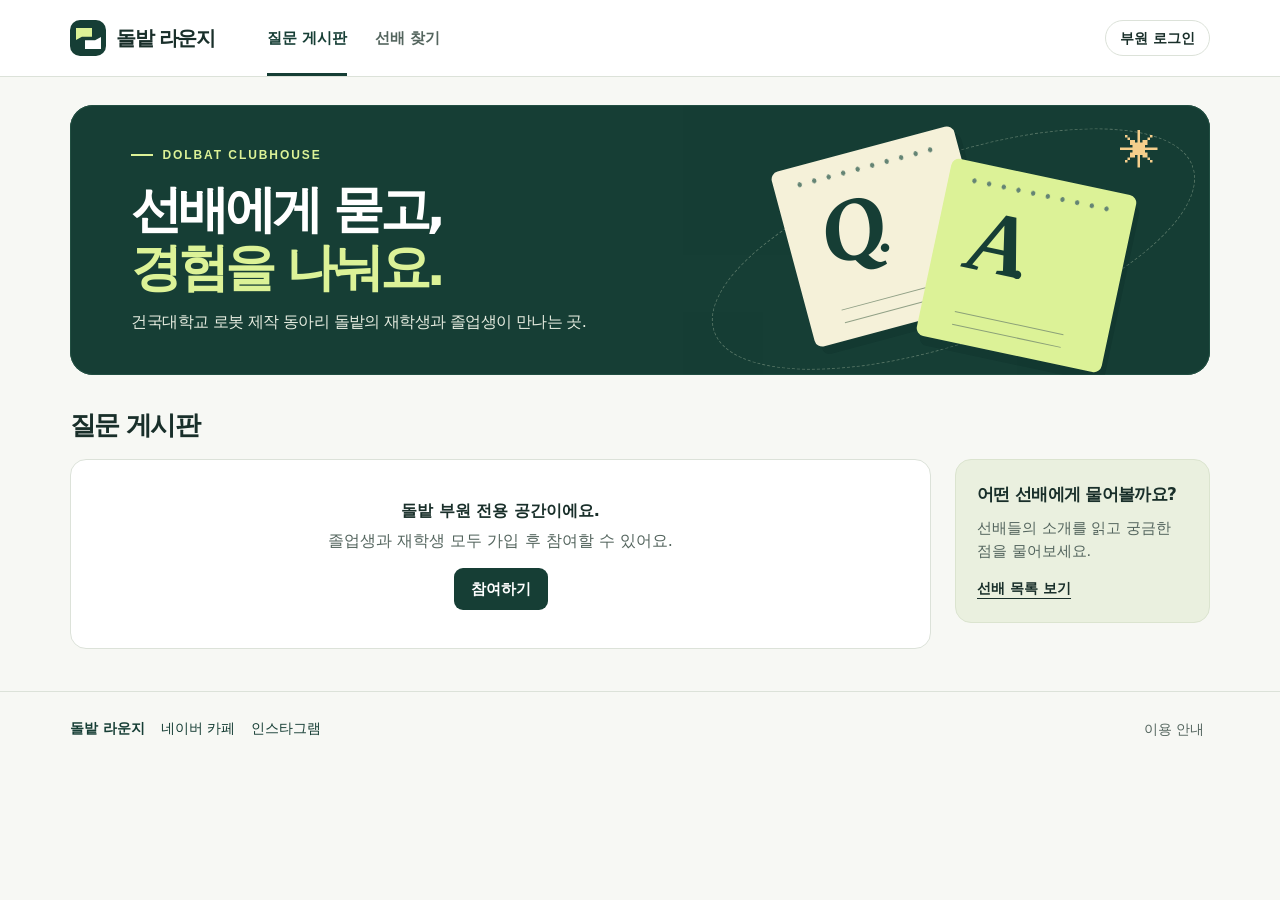
==== docs/index.html @ d5e2705b "질문 주제 선택, 표시 및 게시판 필터 추가" ====
<!doctype html>
<html lang="ko"><head><meta charset="utf-8"><meta name="viewport" content="width=device-width,initial-scale=1">
<meta name="theme-color" content="#163e35"><title>돌밭 라운지 · DOLBAT</title>
<meta name="description" content="건국대학교 로봇 제작 동아리 돌밭(DOLBAT)의 재학생과 졸업생이 질문하고 답하는 커뮤니티입니다.">
<link rel="icon" href="data:image/svg+xml,%3Csvg xmlns='http://www.w3.org/2000/svg' viewBox='0 0 32 32'%3E%3Crect width='32' height='32' rx='8' fill='%23163e35'/%3E%3Cpath d='M8 8h11v8H13l-5 4zm8 10h8v7l-4-2h-4z' fill='%23dbf38c'/%3E%3C/svg%3E">
<link rel="stylesheet" href="./style.css?v=topics1"><script defer src="./config.js"></script><script defer src="./data.js?v=topics1"></script><script defer src="./app.js?v=topics1"></script></head>
<body>
<header><div class="wrap top"><a class="brand" href="#questions" aria-label="돌밭 라운지 홈"><span class="brand-mark" aria-hidden="true"><i></i><b></b></span>돌밭 라운지</a>
<nav aria-label="주 메뉴"><a href="#questions" data-nav="questions">질문 게시판</a><a href="#mentors" data-nav="mentors">선배 찾기</a></nav>
<button class="account" id="account"></button></div></header>
<main class="wrap"><section class="hero"><div class="hero-copy"><p class="eyebrow"><span></span>DOLBAT CLUBHOUSE</p><h1>선배에게 묻고,<br><em>경험을 나눠요.</em></h1><p class="intro">건국대학교 로봇 제작 동아리 돌밭의 재학생과 졸업생이 만나는 곳.</p></div>
<div class="art" aria-hidden="true"><div class="orbit"></div><div class="paper qpaper"><div class="holes"></div><strong>Q<span>.</span></strong><div class="paper-lines"></div></div><div class="paper apaper"><div class="holes"></div><strong>A<span>.</span></strong><div class="paper-lines"></div></div><i class="spark">✳</i></div></section>
<div id="board"></div></main>
<footer><div class="wrap"><strong>돌밭 라운지</strong><div class="club-links" role="group" aria-label="돌밭 공식 채널">
<a href="https://cafe.naver.com/dolbat1998" target="_blank" rel="noopener noreferrer">네이버 카페</a>
<a href="https://www.instagram.com/dolbat_ku/" target="_blank" rel="noopener noreferrer" aria-label="돌밭 인스타그램 @dolbat_ku">인스타그램</a>
</div><button id="about">이용 안내</button></div></footer>
<dialog id="modal"><div class="modal-head"><h2 id="modal-title"></h2><button class="cross" aria-label="닫기" id="close">×</button></div><div id="modal-body"></div></dialog><div id="toast" role="status"></div><noscript>게시판을 보려면 브라우저에서 JavaScript를 켜 주세요.</noscript>
</body></html>
---- docs/style.css ----
:root{--pine:#163e35;--ink:#192f2a;--lime:#dcf297;--paper:#f7f8f4;--line:#dce2d9;--muted:#54655e;--white:#fff;--accent:#386955;color:var(--ink);background:var(--paper);font:16px/1.6 "Inter","Pretendard","Apple SD Gothic Neo","Malgun Gothic",system-ui,sans-serif;word-break:keep-all}*{box-sizing:border-box}body{margin:0}button,input,select,textarea{font:inherit;color:inherit}button,a,input,textarea,select{touch-action:manipulation}button{cursor:pointer}button,a{transition:background .16s,color .16s,border-color .16s}button{border:0;background:none}a{color:inherit;text-decoration:none}h1,h2,h3,p{margin:0}button:focus-visible,a:focus-visible,select:focus-visible,textarea:focus-visible,input:focus-visible{outline:3px solid #578772;outline-offset:3px}button:disabled{opacity:.55;cursor:wait}.wrap{width:min(1140px,calc(100% - 80px));margin:auto}header{background:white;border-bottom:1px solid var(--line)}.top{display:flex;align-items:center;min-height:76px;gap:52px}.brand{display:flex;align-items:center;gap:10px;font-size:1.28rem;font-weight:850;letter-spacing:-.07em;white-space:nowrap}.brand-mark{display:block;width:36px;height:36px;border-radius:10px;background:var(--pine);position:relative}.brand-mark i,.brand-mark b{position:absolute;background:var(--lime);width:16px;height:12px;left:6px;top:8px;clip-path:polygon(0 0,100% 0,100% 72%,37% 72%,0 100%)}.brand-mark b{transform:rotate(180deg);top:17px;left:15px;background:#fff}nav{display:flex;gap:28px;align-self:stretch}nav a{display:grid;place-content:center;position:relative;color:var(--muted);font-size:.95rem;font-weight:650}nav a.on{color:var(--pine)}nav a.on:after{content:"";height:3px;position:absolute;background:var(--pine);bottom:0;left:0;right:0}.account{margin-left:auto;border:1px solid var(--line);border-radius:22px;padding:6px 14px;font-weight:650;font-size:.87rem}.account:hover,.outline:hover,.chip:hover{background:#eaf0e7}.hero{display:flex;position:relative;isolation:isolate;overflow:hidden;color:#fff;background:var(--pine);margin:28px 0 32px;border-radius:23px;min-height:270px;align-items:center;padding:34px clamp(28px,4.8vw,66px);box-shadow:inset 0 0 0 1px #224f42}.hero-copy{position:relative;z-index:2;width:56%}.eyebrow{font-family:Arial,sans-serif;display:flex;align-items:center;gap:9px;font-weight:700;font-size:.75rem;letter-spacing:.16em;color:var(--lime)}.eyebrow span{height:2px;width:22px;background:var(--lime)}h1{font-size:clamp(2.1rem,4vw,3.35rem);letter-spacing:-.08em;line-height:1.14;margin:15px 0 12px;font-weight:800}h1 em{font-style:normal;color:var(--lime)}.intro{color:#e7ede1;font-size:1rem;letter-spacing:-.04em}.art{position:absolute;width:42%;max-width:430px;top:0;right:4%;height:100%;pointer-events:none}.orbit{border:1px dashed #76907d;opacity:.65;width:118%;height:69%;border-radius:50%;position:absolute;top:19%;left:-8%;transform:rotate(-19deg)}.paper{position:absolute;width:44%;height:67%;top:15%;color:var(--pine);box-shadow:5px 9px 0 #0b2a2440;border-radius:8px;padding:7% 8% 4%;display:flex;flex-direction:column;justify-content:space-between}.qpaper{left:13%;background:#f5f1d9;transform:rotate(-15deg)}.apaper{top:26%;left:46%;background:var(--lime);transform:rotate(12deg)}.holes{position:absolute;top:9%;left:12%;right:12%;height:5px;background:radial-gradient(circle at 3px 2.5px,#648474 2px,transparent 2.6px) left/15px 5px repeat-x}.paper strong{font:italic 700 clamp(4rem,7vw,7rem)/1 Georgia,serif;letter-spacing:-.13em}.paper strong span{font-size:.58em}.paper-lines{width:92%;height:14px;border-block:1.5px solid #768b70;opacity:.78}.spark{position:absolute;right:1%;top:10%;color:#f5cf8c;font:normal 2.5rem/1 Georgia,serif}.board-head{display:flex;align-items:center;justify-content:space-between;gap:12px;margin:4px 0 16px}h2{font-size:1.65rem;letter-spacing:-.065em;line-height:1.35}.section-title{display:flex;align-items:baseline;gap:12px}.count{color:var(--muted);font-size:.9rem}.solid,.outline{border-radius:9px;padding:9px 17px;font-size:.94rem;font-weight:700;display:inline-flex;align-items:center;justify-content:center;gap:7px}.solid{background:var(--pine);color:white}.solid:hover{background:#255846}.outline{background:white;border:1px solid var(--line)}.ico{font-family:Arial,sans-serif;font-size:1.1em}.layout{display:grid;grid-template-columns:minmax(0,1fr) 255px;gap:24px}.panel,.sidecard,.mentor{background:white;border:1px solid var(--line);border-radius:16px}.panel{overflow:hidden}.toolbar{padding:19px 22px 16px;border-bottom:1px solid var(--line)}.search{display:flex;align-items:center;gap:10px;background:#f5f7f3;border:1px solid #dce3d9;border-radius:9px;padding:0 13px;color:var(--muted)}.search:before{content:"";width:12px;height:12px;border:1.8px solid currentColor;border-radius:50%;flex:none}.search:after{content:"";position:absolute;margin:11px 0 0 12px;width:6px;height:1.7px;background:currentColor;transform:rotate(46deg)}.search input{width:100%;padding:10px 4px;border:0;background:transparent;min-width:0;font-size:.93rem}.chips{display:flex;flex-wrap:wrap;gap:6px;margin-top:12px}.chip,.tag,.status{font-size:.82rem;line-height:1.4;border-radius:18px;white-space:nowrap}.chip{padding:6px 12px;border:1px solid var(--line);background:white}.chip.active{background:var(--pine);color:white;border-color:var(--pine)}.row{display:block;width:100%;padding:17px 23px;text-align:left;border:0;border-bottom:1px solid #e6eae4;background:white}.row:last-child{border:0}.row:hover,.mentor:hover{background:#f7faf4}.labelrow,.meta,.personline{display:flex;align-items:center;flex-wrap:wrap;gap:8px}.tag{color:#365c48;background:#edf2e9;padding:3px 9px;font-weight:700}.status{font-weight:600;color:#557358}.status.wait{color:#946631}.row h3,.mentor h3{font-size:1.1rem;line-height:1.5;letter-spacing:-.045em;margin:6px 0 4px;overflow-wrap:anywhere}.meta{overflow-wrap:anywhere;font-size:.83rem;color:var(--muted)}.answer-count{margin-left:auto;color:var(--pine);font-weight:700}.sidecard{padding:21px;margin-bottom:14px}.sidecard h3{font-size:1.06rem;letter-spacing:-.04em}.sidecard.moss{background:#eaf0df;border-color:#dbe4cf}.sidecard p{color:var(--muted);font-size:.91rem;margin:8px 0 13px}.sidecard .linkbtn{font-size:.9rem;font-weight:700;padding:0;text-decoration:underline;text-underline-offset:5px}.sidelist{display:flex;flex-direction:column;gap:6px;margin-top:10px}.filter{display:flex;width:100%;align-items:center;justify-content:space-between;text-align:left;padding:7px 9px;border-radius:6px;color:var(--muted);font-size:.92rem}.filter.active{background:#eff3ed;color:var(--pine);font-weight:700}.filter b{font-size:.85rem}.empty{text-align:center;padding:38px 20px;color:var(--muted)}.empty strong{display:block;color:var(--ink);margin-bottom:5px}.empty button{margin-top:14px}.mentor-grid{padding:18px;display:grid;grid-template-columns:repeat(2,minmax(0,1fr));gap:12px}.mentor{padding:18px;text-align:left}.avatar{width:39px;height:39px;display:grid;place-items:center;border-radius:12px;color:var(--pine);background:#e4eed5;font-weight:750}.mentor p{font-size:.91rem;color:var(--muted);margin-top:10px}.notice{font-size:.87rem;color:var(--muted);margin:12px 0}.mobile-filter{display:none}footer{border-top:1px solid var(--line);margin:42px 0 0}footer .wrap{display:flex;align-items:center;gap:16px;min-height:74px;color:var(--muted);font-size:.85rem}footer strong{color:var(--pine)}footer button{margin-left:auto;font-size:.87rem}dialog{width:min(590px,calc(100% - 26px));max-height:88dvh;padding:24px;border:1px solid var(--line);border-radius:18px;color:var(--ink);box-shadow:0 18px 70px #173e3533}dialog::backdrop{background:#092c2480}.modal-head{display:flex;align-items:center;justify-content:space-between;gap:14px;margin-bottom:18px}.modal-head h2{font-size:1.38rem;overflow-wrap:anywhere}.cross{height:34px;width:34px;flex:none;border-radius:50%;background:var(--paper);font:1.55rem/1 Arial}.form{display:grid;gap:13px}.form label{display:grid;gap:5px;font-size:.9rem;font-weight:700}.form :is(input,textarea,select){width:100%;min-width:0;padding:9px 10px;background:#f9faf7;border:1px solid #cfdace;border-radius:8px;font-size:16px}.form textarea{resize:vertical;min-height:102px}.form input[type=file]{font-size:.83rem;padding:8px}.form small,.dim,.hint{font-size:.87rem;color:var(--muted)}.form .solid{justify-self:start}.error{color:#9c3626;font-size:.9rem}.error:empty{display:none}.hint{background:#f2f5ec;border-radius:9px;padding:10px 12px;margin:0 0 14px}.switch{margin-top:14px;color:#2d6655;text-decoration:underline;font-weight:650}.article{white-space:pre-wrap;overflow-wrap:anywhere;margin:13px 0 17px}.photo{display:block;width:auto;max-width:100%;max-height:400px;border-radius:10px;margin:10px 0}.reply{border-top:1px solid var(--line);padding:15px 0 5px}.reply h4,.replies h3{margin:0}.replies h3{font-size:1.04rem}.detail-form{border-top:1px solid var(--line);padding-top:16px;margin-top:12px}.related:not(:empty){background:#f2f5ec;border-radius:8px;padding:9px 12px;font-size:.86rem}.related button{display:block;text-align:left;text-decoration:underline;margin:4px 0}.busyline{padding:17px;color:var(--muted)}#toast{position:fixed;bottom:22px;left:50%;transform:translateX(-50%);max-width:90%;background:var(--pine);border-radius:10px;color:white;font-size:.91rem;padding:10px 16px;z-index:20;box-shadow:0 2px 10px #0002;pointer-events:none}#toast:empty{display:none}
@media(max-width:850px){.layout{grid-template-columns:minmax(0,1fr) 205px;gap:14px}.wrap{width:calc(100% - 40px)}.hero{min-height:240px}.art{right:3%}.top{gap:32px}.sidecard{padding:15px}}
@media(max-width:670px){.wrap{width:calc(100% - 28px)}.top{min-height:65px;flex-wrap:wrap;gap:0;padding:12px 0 0}.brand{font-size:1.13rem}.brand-mark{width:33px;height:33px}.account{order:1}nav{order:2;width:100%;gap:24px;margin-top:8px}nav a{padding:7px 0 10px;font-size:.9rem}.hero{margin:16px 0 23px;min-height:193px;padding:21px 20px;border-radius:15px}.hero-copy{width:66%}h1{font-size:clamp(1.65rem,6.3vw,2.35rem);margin:10px 0}.intro{font-size:.83rem;line-height:1.5}.eyebrow{font-size:.65rem;gap:6px}.art{width:35%;right:3%;top:15%;height:70%}.paper{width:60%;height:64%}.qpaper{left:0}.apaper{left:41%;top:35%}.paper strong{font-size:clamp(2.8rem,9vw,4rem)}.holes{height:4px;background-size:10px 4px}.paper-lines{height:8px}.spark{font-size:1.4rem;right:3%}.orbit{top:25%;left:-10%}.layout{display:block}.layout aside{margin-top:16px}.statuscard{display:none}.mobile-filter{display:block;border:1px solid var(--line);border-radius:8px;padding:5px;font-size:.84rem;background:#fff}.board-head{margin-bottom:12px}h2{font-size:1.4rem}.section-title{gap:6px}.toolbar{padding:13px}.row{padding:15px}.chip{padding:5px 10px}.chips{gap:5px}.solid,.outline{padding:8px 12px}.mentor-grid{padding:12px;gap:8px}.mentor{padding:12px}.sidecard{margin-bottom:10px}.status-top{display:flex;align-items:center;justify-content:space-between;margin-top:10px}.status-top .chips{margin:0}.meta{gap:5px}.top .account{font-size:.8rem}footer .wrap{gap:9px;flex-wrap:wrap}dialog{padding:17px}}
@media(max-width:380px){.mentor-grid{grid-template-columns:1fr}.hero-copy{width:68%}.art{opacity:.92}.hero{padding:17px}.eyebrow{letter-spacing:.1em}}
.tick{display:flex!important;align-items:center;gap:10px!important;margin-top:9px}.tick input{width:auto!important}.related details{padding:4px 0}.related summary{cursor:pointer;font-weight:650}.related p{margin:5px}.mobile-filter-wrap:has(select){display:none}@media(max-width:670px){.mobile-filter-wrap:has(select){display:block;margin-top:10px}}[hidden]{display:none!important}
.author-fields{display:grid;grid-template-columns:1.45fr .75fr 1fr;gap:8px 10px;border:1px solid var(--line);border-radius:10px;padding:10px 12px;min-width:0}.author-fields legend{padding:0 6px;font-size:.93rem;font-weight:700}.author-fields label{min-width:0}.author-fields small{grid-column:1/-1}@media(max-width:480px){.author-fields{grid-template-columns:1fr 1fr}.author-fields label:first-of-type{grid-column:1/-1}}

.club-links { display: flex; flex-wrap: wrap; align-items: center; gap: 0 1rem; }
.club-links a { padding: .45rem 0; color: var(--pine); }
.club-links a:hover, .article a:hover { text-decoration: underline; }
.article a { color: var(--pine); text-decoration: underline; text-underline-offset: .18em; }
@media (max-width: 480px) {
  footer .wrap { display: grid; grid-template-columns: 1fr auto; gap: 0 .5rem; padding: .75rem 0; }
  .club-links { grid-column: 1; grid-row: 2; }
  footer button { grid-column: 2; grid-row: 1 / 3; }
}

.work-fields { display: grid; gap: 13px; }
.employment-summary { margin: .6rem 0; font-size: .9rem; overflow-wrap: anywhere; }
.employment-summary div { display: flex; align-items: baseline; gap: .65rem; }
.employment-summary dt { color: var(--muted); flex: none; }
.employment-summary dd { margin: 0; }

.question-filters { display: flex; flex-wrap: wrap; align-items: center; gap: .5rem; margin-top: .65rem; }
.question-filters .mobile-filter-wrap { margin-top: 0; }
.topic-filter { max-width: 100%; border: 1px solid var(--line); border-radius: 8px; padding: .35rem .55rem; background: #fff; font-size: .87rem; }
.question-topic { display: inline-block; color: var(--pine); background: #e9efe4; border-radius: 12px; padding: .2rem .55rem; font-size: .82rem; }
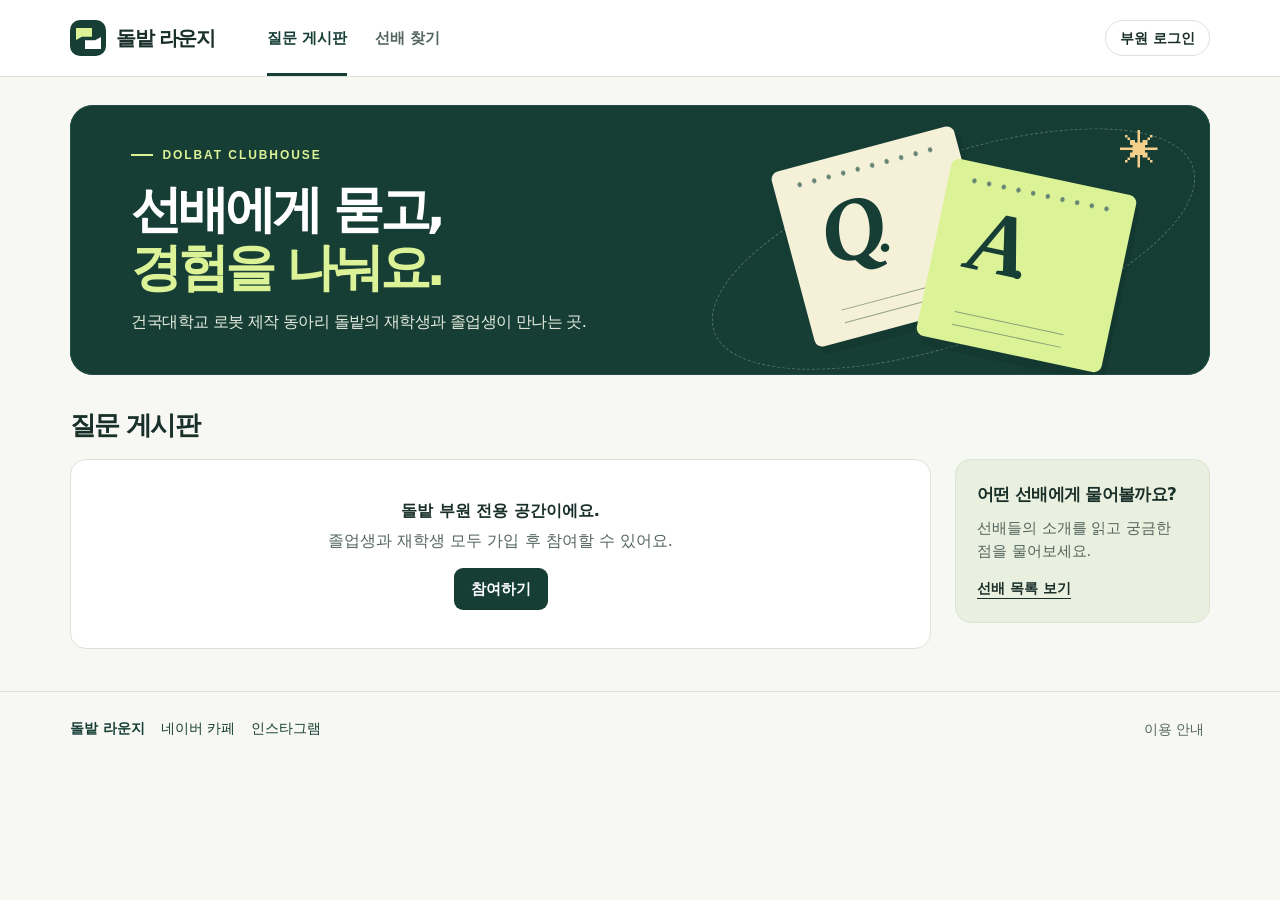
==== commit b09dbd62: "질문과 답변에 모든 형식의 파일 첨부 및 다운로드 지원" ====
--- a/docs/index.html
+++ b/docs/index.html
@@ -3,7 +3,7 @@
 <meta name="theme-color" content="#163e35"><title>돌밭 라운지 · DOLBAT</title>
 <meta name="description" content="건국대학교 로봇 제작 동아리 돌밭(DOLBAT)의 재학생과 졸업생이 질문하고 답하는 커뮤니티입니다.">
 <link rel="icon" href="data:image/svg+xml,%3Csvg xmlns='http://www.w3.org/2000/svg' viewBox='0 0 32 32'%3E%3Crect width='32' height='32' rx='8' fill='%23163e35'/%3E%3Cpath d='M8 8h11v8H13l-5 4zm8 10h8v7l-4-2h-4z' fill='%23dbf38c'/%3E%3C/svg%3E">
-<link rel="stylesheet" href="./style.css?v=topics1"><script defer src="./config.js"></script><script defer src="./data.js?v=topics1"></script><script defer src="./app.js?v=topics1"></script></head>
+<link rel="stylesheet" href="./style.css?v=attach1"><script defer src="./config.js"></script><script defer src="./data.js?v=attach1"></script><script defer src="./app.js?v=attach1"></script></head>
 <body>
 <header><div class="wrap top"><a class="brand" href="#questions" aria-label="돌밭 라운지 홈"><span class="brand-mark" aria-hidden="true"><i></i><b></b></span>돌밭 라운지</a>
 <nav aria-label="주 메뉴"><a href="#questions" data-nav="questions">질문 게시판</a><a href="#mentors" data-nav="mentors">선배 찾기</a></nav>
--- a/docs/style.css
+++ b/docs/style.css
@@ -25,3 +25,5 @@
 .question-filters .mobile-filter-wrap { margin-top: 0; }
 .topic-filter { max-width: 100%; border: 1px solid var(--line); border-radius: 8px; padding: .35rem .55rem; background: #fff; font-size: .87rem; }
 .question-topic { display: inline-block; color: var(--pine); background: #e9efe4; border-radius: 12px; padding: .2rem .55rem; font-size: .82rem; }
+
+.attachment-download { display: block; margin: .55rem 0; max-width: 100%; text-align: left; overflow-wrap: anywhere; }
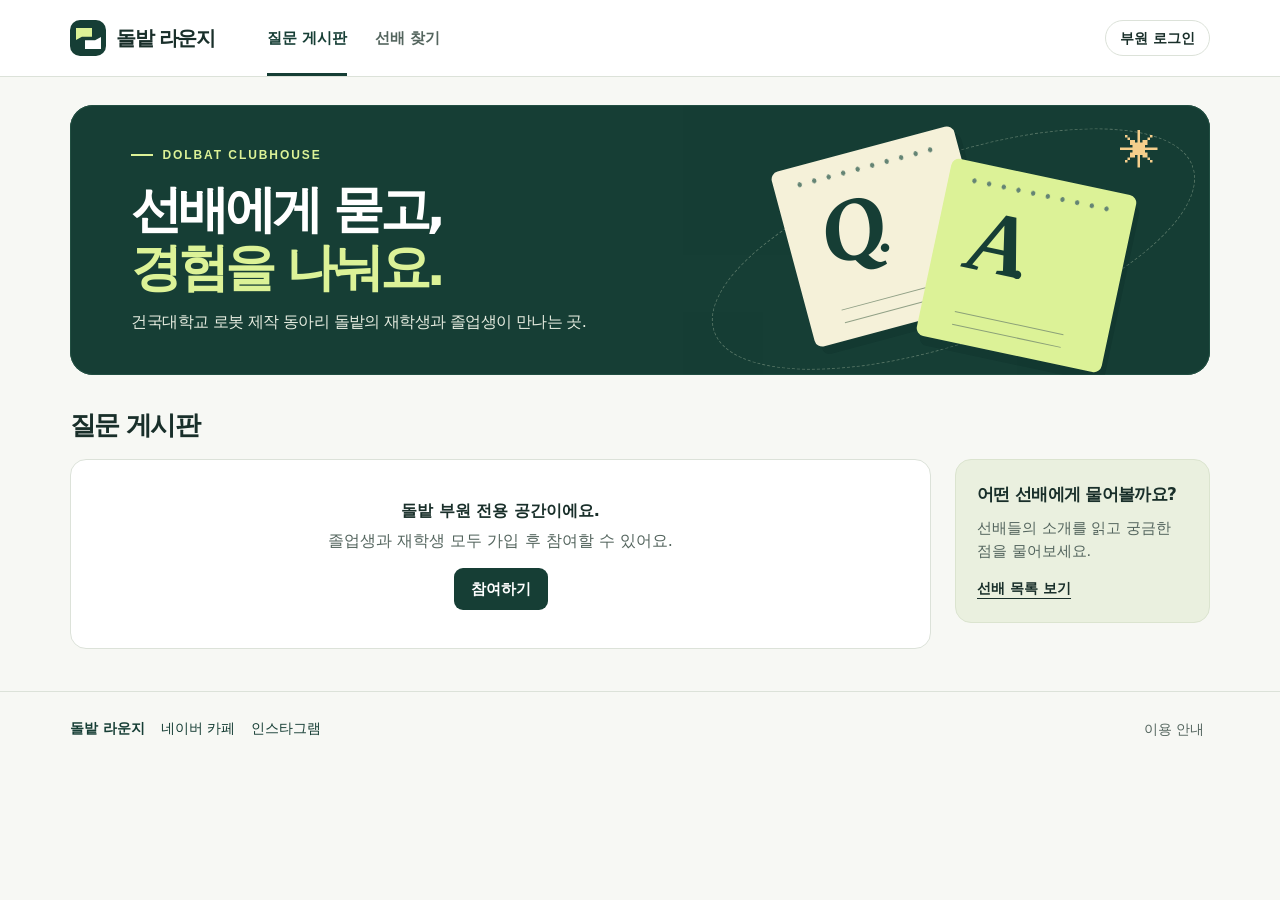
==== commit f516f359: "작성자 질문 삭제 및 내 프로필 질문 활동 추가" ====
--- a/docs/index.html
+++ b/docs/index.html
@@ -3,7 +3,7 @@
 <meta name="theme-color" content="#163e35"><title>돌밭 라운지 · DOLBAT</title>
 <meta name="description" content="건국대학교 로봇 제작 동아리 돌밭(DOLBAT)의 재학생과 졸업생이 질문하고 답하는 커뮤니티입니다.">
 <link rel="icon" href="data:image/svg+xml,%3Csvg xmlns='http://www.w3.org/2000/svg' viewBox='0 0 32 32'%3E%3Crect width='32' height='32' rx='8' fill='%23163e35'/%3E%3Cpath d='M8 8h11v8H13l-5 4zm8 10h8v7l-4-2h-4z' fill='%23dbf38c'/%3E%3C/svg%3E">
-<link rel="stylesheet" href="./style.css?v=attach1"><script defer src="./config.js"></script><script defer src="./data.js?v=attach1"></script><script defer src="./app.js?v=attach1"></script></head>
+<link rel="stylesheet" href="./style.css?v=history1"><script defer src="./config.js"></script><script defer src="./data.js?v=history1"></script><script defer src="./app.js?v=history1"></script></head>
 <body>
 <header><div class="wrap top"><a class="brand" href="#questions" aria-label="돌밭 라운지 홈"><span class="brand-mark" aria-hidden="true"><i></i><b></b></span>돌밭 라운지</a>
 <nav aria-label="주 메뉴"><a href="#questions" data-nav="questions">질문 게시판</a><a href="#mentors" data-nav="mentors">선배 찾기</a></nav>
--- a/docs/style.css
+++ b/docs/style.css
@@ -27,3 +27,10 @@
 .question-topic { display: inline-block; color: var(--pine); background: #e9efe4; border-radius: 12px; padding: .2rem .55rem; font-size: .82rem; }
 
 .attachment-download { display: block; margin: .55rem 0; max-width: 100%; text-align: left; overflow-wrap: anywhere; }
+
+.profile-activity { margin-top: 1.1rem; padding-top: .65rem; border-top: 1px solid var(--line); }
+.profile-activity h3 { margin: 0 0 .55rem; font-size: 1rem; }
+.profile-activity ul { padding: 0; margin: 0; list-style: none; display: grid; gap: .4rem; }
+.activity-question { display: flex; align-items: center; gap: .5rem; width: 100%; text-align: left; overflow-wrap: anywhere; }
+.danger { color: #8e2926; border: 1px solid #dda8a3; background: #fff7f6; border-radius: 8px; padding: .45rem .8rem; }
+.danger:hover { background: #fbe7e5; }
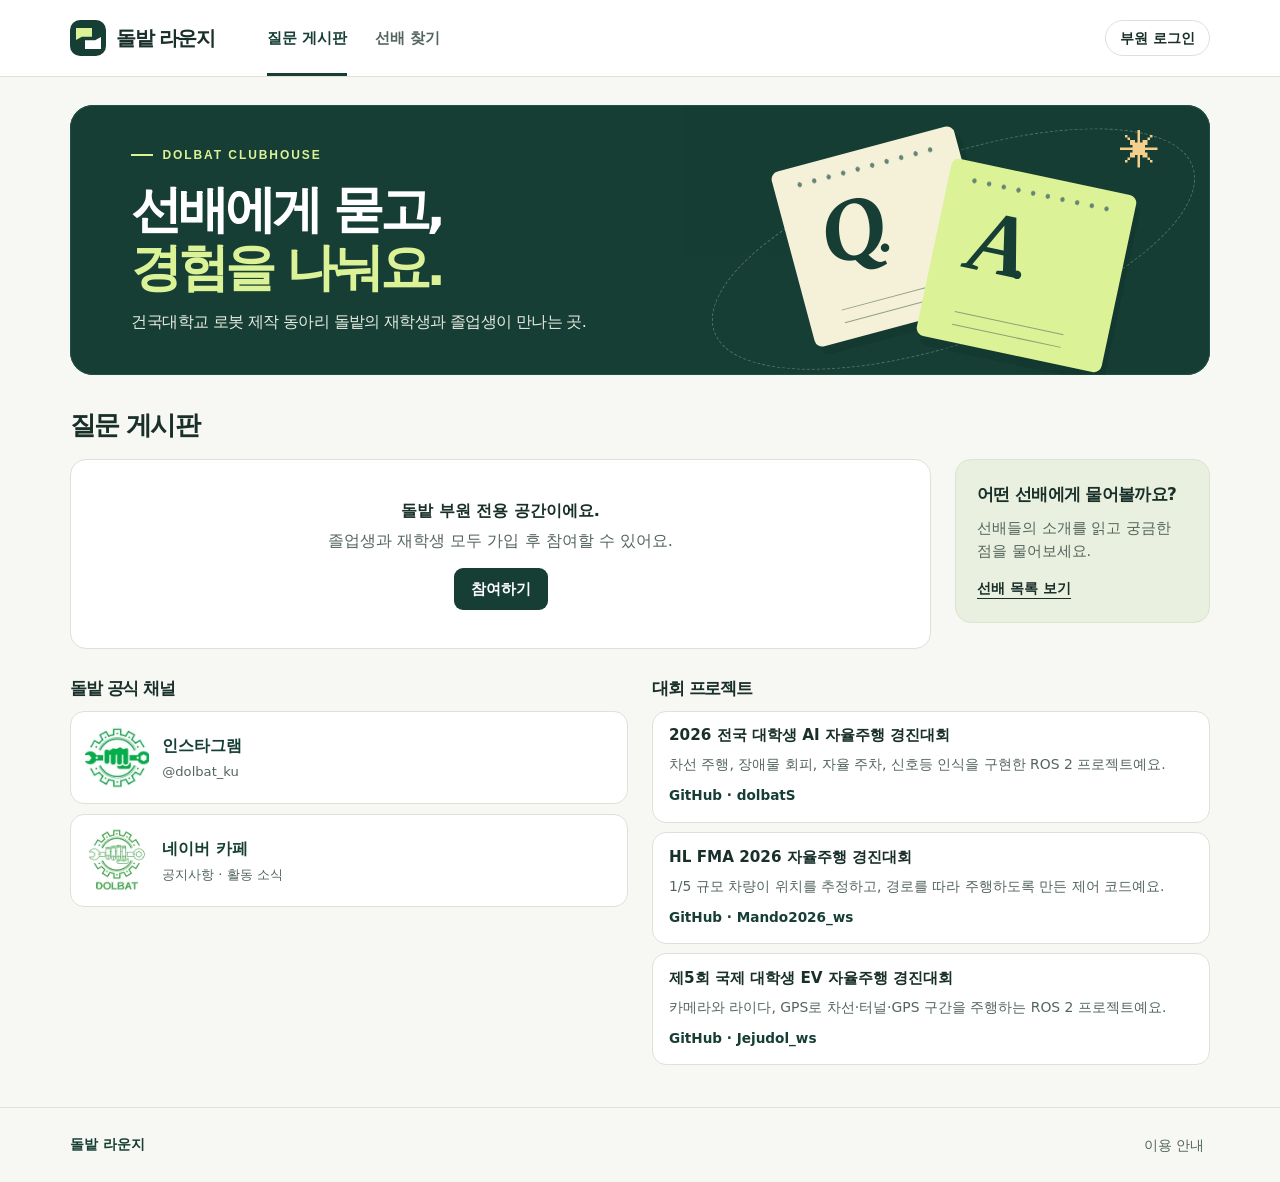
==== commit 2ff4bff8: "돌밭 공식 채널 이미지와 대회 GitHub 프로젝트 추가" ====
--- a/docs/index.html
+++ b/docs/index.html
@@ -3,17 +3,47 @@
 <meta name="theme-color" content="#163e35"><title>돌밭 라운지 · DOLBAT</title>
 <meta name="description" content="건국대학교 로봇 제작 동아리 돌밭(DOLBAT)의 재학생과 졸업생이 질문하고 답하는 커뮤니티입니다.">
 <link rel="icon" href="data:image/svg+xml,%3Csvg xmlns='http://www.w3.org/2000/svg' viewBox='0 0 32 32'%3E%3Crect width='32' height='32' rx='8' fill='%23163e35'/%3E%3Cpath d='M8 8h11v8H13l-5 4zm8 10h8v7l-4-2h-4z' fill='%23dbf38c'/%3E%3C/svg%3E">
-<link rel="stylesheet" href="./style.css?v=history1"><script defer src="./config.js"></script><script defer src="./data.js?v=history1"></script><script defer src="./app.js?v=history1"></script></head>
+<link rel="stylesheet" href="./style.css?v=rails1"><script defer src="./config.js"></script><script defer src="./data.js?v=history1"></script><script defer src="./app.js?v=history1"></script></head>
 <body>
 <header><div class="wrap top"><a class="brand" href="#questions" aria-label="돌밭 라운지 홈"><span class="brand-mark" aria-hidden="true"><i></i><b></b></span>돌밭 라운지</a>
 <nav aria-label="주 메뉴"><a href="#questions" data-nav="questions">질문 게시판</a><a href="#mentors" data-nav="mentors">선배 찾기</a></nav>
 <button class="account" id="account"></button></div></header>
-<main class="wrap"><section class="hero"><div class="hero-copy"><p class="eyebrow"><span></span>DOLBAT CLUBHOUSE</p><h1>선배에게 묻고,<br><em>경험을 나눠요.</em></h1><p class="intro">건국대학교 로봇 제작 동아리 돌밭의 재학생과 졸업생이 만나는 곳.</p></div>
+<main class="page-shell">
+<div class="page-core"><section class="hero"><div class="hero-copy"><p class="eyebrow"><span></span>DOLBAT CLUBHOUSE</p><h1>선배에게 묻고,<br><em>경험을 나눠요.</em></h1><p class="intro">건국대학교 로봇 제작 동아리 돌밭의 재학생과 졸업생이 만나는 곳.</p></div>
 <div class="art" aria-hidden="true"><div class="orbit"></div><div class="paper qpaper"><div class="holes"></div><strong>Q<span>.</span></strong><div class="paper-lines"></div></div><div class="paper apaper"><div class="holes"></div><strong>A<span>.</span></strong><div class="paper-lines"></div></div><i class="spark">✳</i></div></section>
-<div id="board"></div></main>
-<footer><div class="wrap"><strong>돌밭 라운지</strong><div class="club-links" role="group" aria-label="돌밭 공식 채널">
-<a href="https://cafe.naver.com/dolbat1998" target="_blank" rel="noopener noreferrer">네이버 카페</a>
-<a href="https://www.instagram.com/dolbat_ku/" target="_blank" rel="noopener noreferrer" aria-label="돌밭 인스타그램 @dolbat_ku">인스타그램</a>
-</div><button id="about">이용 안내</button></div></footer>
+<div id="board"></div></div>
+<aside class="site-rail social-rail" aria-labelledby="social-title">
+  <h2 id="social-title">돌밭 공식 채널</h2>
+  <a class="social-card" href="https://www.instagram.com/dolbat_ku/" target="_blank" rel="noopener noreferrer">
+    <img src="./assets/instagram.webp" width="70" height="70" alt="">
+    <span><strong>인스타그램</strong><small>@dolbat_ku</small></span>
+  </a>
+  <a class="social-card" href="https://cafe.naver.com/dolbat1998" target="_blank" rel="noopener noreferrer">
+    <img src="./assets/naver-cafe.webp" width="70" height="70" alt="">
+    <span><strong>네이버 카페</strong><small>공지사항 · 활동 소식</small></span>
+  </a>
+</aside>
+<aside class="site-rail competition-rail" aria-labelledby="competition-title">
+  <h2 id="competition-title">대회 프로젝트</h2>
+  <ul class="competition-list">
+    <li class="competition-card">
+      <h3>2026 전국 대학생 AI 자율주행 경진대회</h3>
+      <p>차선 주행, 장애물 회피, 자율 주차, 신호등 인식을 구현한 ROS 2 프로젝트예요.</p>
+      <a href="https://github.com/sw8744/dolbatS" target="_blank" rel="noopener noreferrer" aria-label="2026 전국 대학생 AI 자율주행 경진대회 GitHub">GitHub · dolbatS</a>
+    </li>
+    <li class="competition-card">
+      <h3>HL FMA 2026 자율주행 경진대회</h3>
+      <p>1/5 규모 차량이 위치를 추정하고, 경로를 따라 주행하도록 만든 제어 코드예요.</p>
+      <a href="https://github.com/Hannibal730/Mando2026_ws" target="_blank" rel="noopener noreferrer" aria-label="HL FMA 2026 자율주행 경진대회 GitHub">GitHub · Mando2026_ws</a>
+    </li>
+    <li class="competition-card">
+      <h3>제5회 국제 대학생 EV 자율주행 경진대회</h3>
+      <p>카메라와 라이다, GPS로 차선·터널·GPS 구간을 주행하는 ROS 2 프로젝트예요.</p>
+      <a href="https://github.com/Hannibal730/Jejudol_ws" target="_blank" rel="noopener noreferrer" aria-label="제5회 국제 대학생 EV 자율주행 경진대회 GitHub">GitHub · Jejudol_ws</a>
+    </li>
+  </ul>
+</aside>
+</main>
+<footer><div class="wrap"><strong>돌밭 라운지</strong><button id="about">이용 안내</button></div></footer>
 <dialog id="modal"><div class="modal-head"><h2 id="modal-title"></h2><button class="cross" aria-label="닫기" id="close">×</button></div><div id="modal-body"></div></dialog><div id="toast" role="status"></div><noscript>게시판을 보려면 브라우저에서 JavaScript를 켜 주세요.</noscript>
 </body></html>
--- a/docs/style.css
+++ b/docs/style.css
@@ -5,16 +5,7 @@
 .tick{display:flex!important;align-items:center;gap:10px!important;margin-top:9px}.tick input{width:auto!important}.related details{padding:4px 0}.related summary{cursor:pointer;font-weight:650}.related p{margin:5px}.mobile-filter-wrap:has(select){display:none}@media(max-width:670px){.mobile-filter-wrap:has(select){display:block;margin-top:10px}}[hidden]{display:none!important}
 .author-fields{display:grid;grid-template-columns:1.45fr .75fr 1fr;gap:8px 10px;border:1px solid var(--line);border-radius:10px;padding:10px 12px;min-width:0}.author-fields legend{padding:0 6px;font-size:.93rem;font-weight:700}.author-fields label{min-width:0}.author-fields small{grid-column:1/-1}@media(max-width:480px){.author-fields{grid-template-columns:1fr 1fr}.author-fields label:first-of-type{grid-column:1/-1}}
 
-.club-links { display: flex; flex-wrap: wrap; align-items: center; gap: 0 1rem; }
-.club-links a { padding: .45rem 0; color: var(--pine); }
-.club-links a:hover, .article a:hover { text-decoration: underline; }
 .article a { color: var(--pine); text-decoration: underline; text-underline-offset: .18em; }
-@media (max-width: 480px) {
-  footer .wrap { display: grid; grid-template-columns: 1fr auto; gap: 0 .5rem; padding: .75rem 0; }
-  .club-links { grid-column: 1; grid-row: 2; }
-  footer button { grid-column: 2; grid-row: 1 / 3; }
-}
-
 .work-fields { display: grid; gap: 13px; }
 .employment-summary { margin: .6rem 0; font-size: .9rem; overflow-wrap: anywhere; }
 .employment-summary div { display: flex; align-items: baseline; gap: .65rem; }
@@ -34,3 +25,57 @@
 .activity-question { display: flex; align-items: center; gap: .5rem; width: 100%; text-align: left; overflow-wrap: anywhere; }
 .danger { color: #8e2926; border: 1px solid #dda8a3; background: #fff7f6; border-radius: 8px; padding: .45rem .8rem; }
 .danger:hover { background: #fbe7e5; }
+
+.page-shell {
+  width: min(1140px, calc(100% - 80px));
+  margin: 0 auto;
+  display: grid;
+  grid-template-columns: repeat(2, minmax(0, 1fr));
+  grid-template-areas: "core core" "social competition";
+  align-items: start;
+  column-gap: 24px;
+  row-gap: 28px;
+}
+.page-core { grid-area: core; min-width: 0; }
+.social-rail { grid-area: social; }
+.competition-rail { grid-area: competition; }
+.site-rail { min-width: 0; }
+.site-rail h2 { margin: 0 0 .7rem; font-size: 1.05rem; }
+.social-card, .competition-card {
+  border: 1px solid var(--line);
+  border-radius: 14px;
+  background: var(--white);
+}
+.social-card {
+  display: flex;
+  align-items: center;
+  gap: .85rem;
+  padding: .85rem;
+  margin-bottom: .6rem;
+  color: var(--pine);
+  text-decoration: none;
+}
+.social-card:last-child { margin-bottom: 0; }
+.social-card:hover { background: #edf4ea; border-color: #b6c8b2; }
+.social-card img { flex: 0 0 64px; width: 64px; height: 64px; object-fit: contain; border-radius: 9px; }
+.social-card strong, .social-card small { display: block; }
+.social-card small { margin-top: .15rem; color: var(--muted); font-size: .82rem; overflow-wrap: anywhere; }
+.competition-list { display: grid; gap: .6rem; margin: 0; padding: 0; list-style: none; }
+.competition-card { padding: .85rem 1rem; }
+.competition-card h3 { font-size: .95rem; line-height: 1.4; margin: 0; }
+.competition-card p { margin: .42rem 0; font-size: .87rem; color: var(--muted); }
+.competition-card a { color: var(--pine); font-weight: 650; font-size: .85rem; text-underline-offset: .2em; overflow-wrap: anywhere; }
+@media (min-width: 1320px) {
+  .page-shell {
+    width: min(1700px, calc(100% - 80px));
+    grid-template-columns: clamp(200px, 15vw, 238px) minmax(0, 1fr) clamp(238px, 17vw, 274px);
+    grid-template-areas: "social core competition";
+  }
+  .site-rail { margin-top: 28px; }
+}
+@media (max-width: 850px) {
+  .page-shell { width: calc(100% - 40px); gap: 24px 16px; }
+}
+@media (max-width: 670px) {
+  .page-shell { width: calc(100% - 28px); grid-template-columns: minmax(0, 1fr); grid-template-areas: "core" "social" "competition"; }
+}
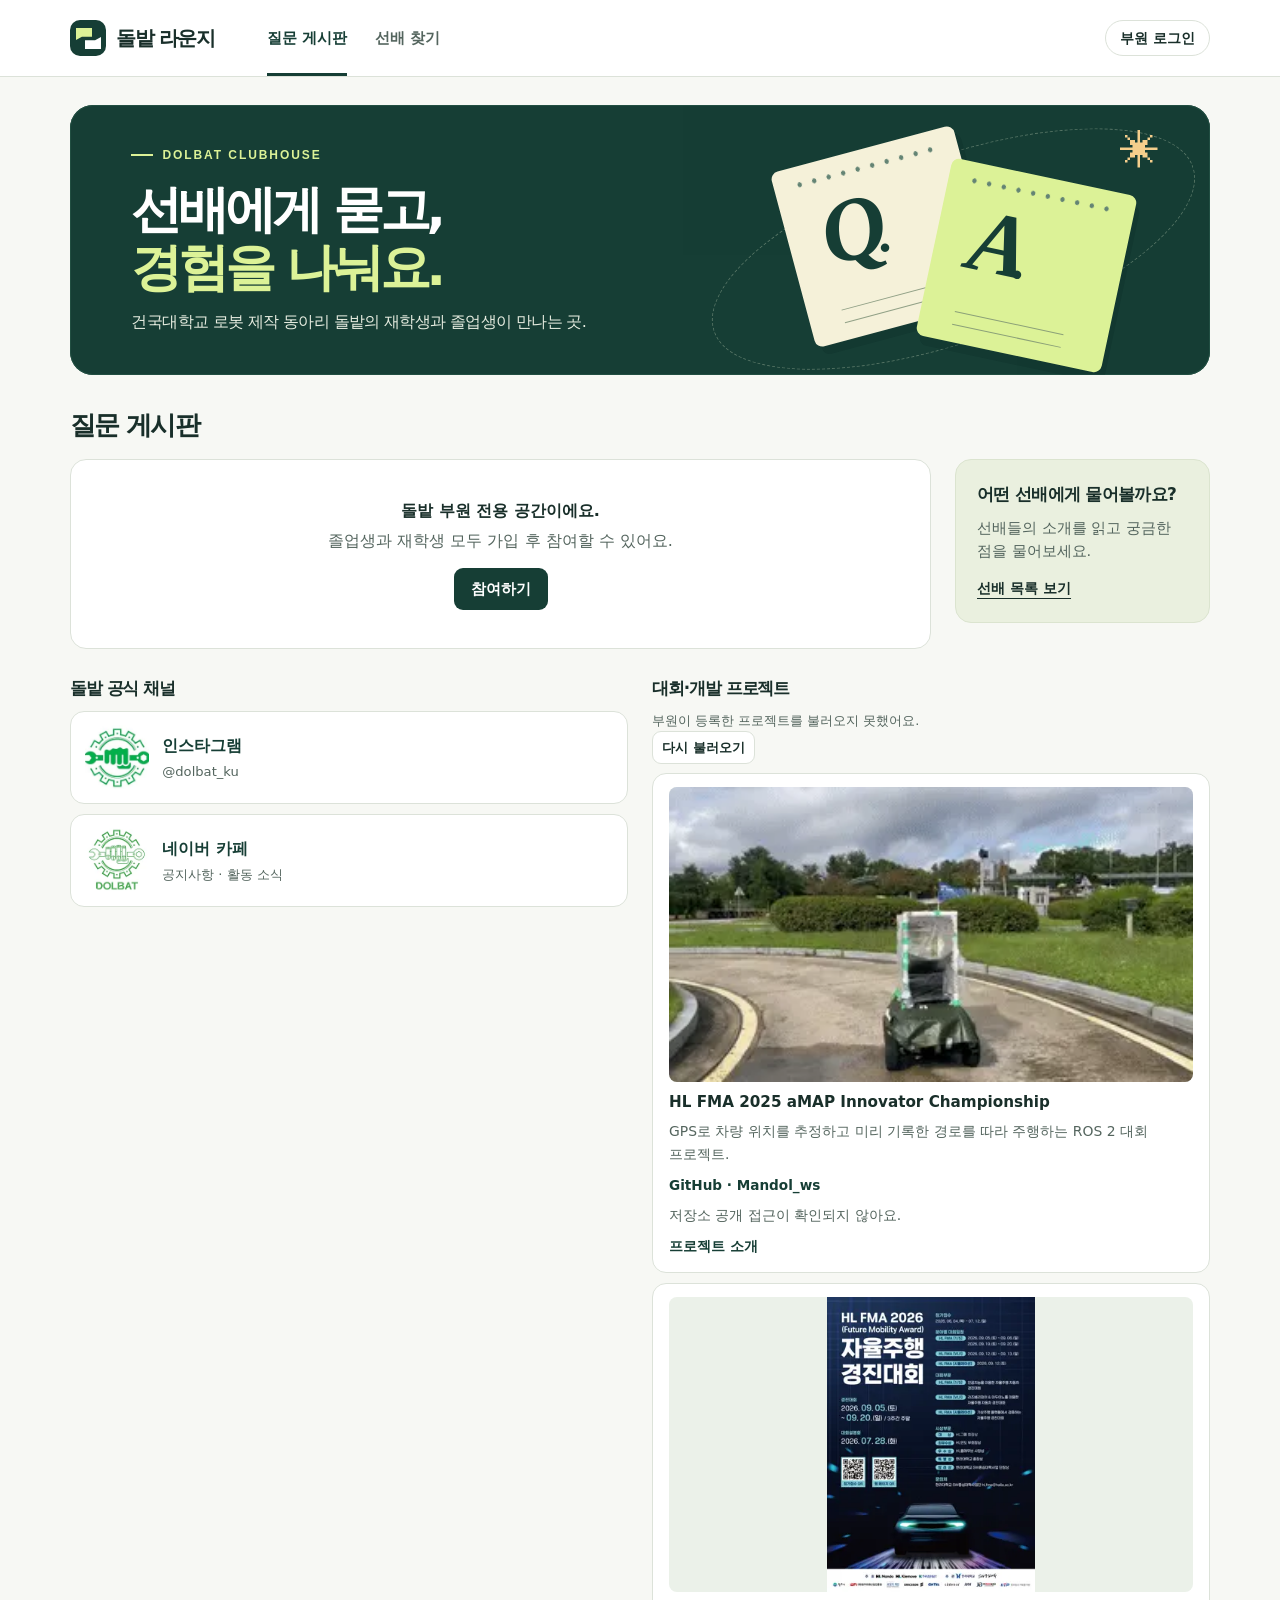
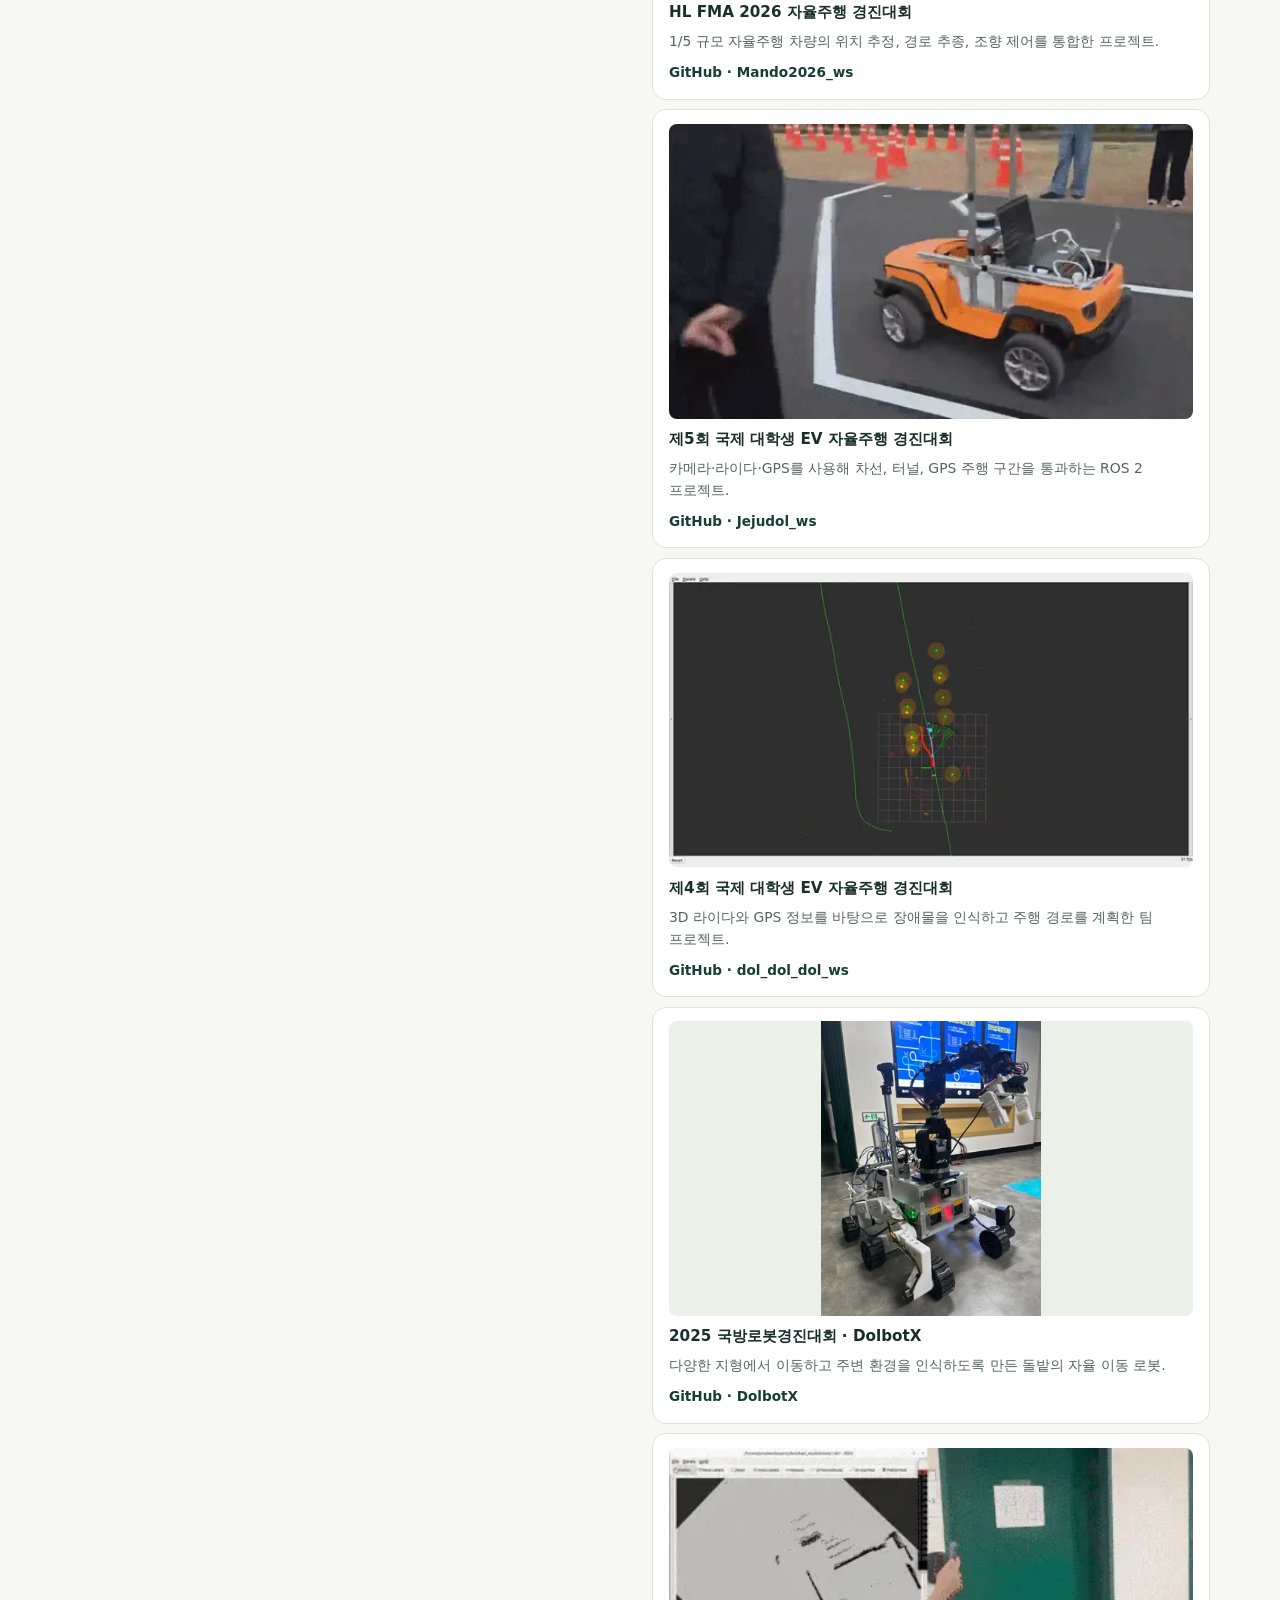
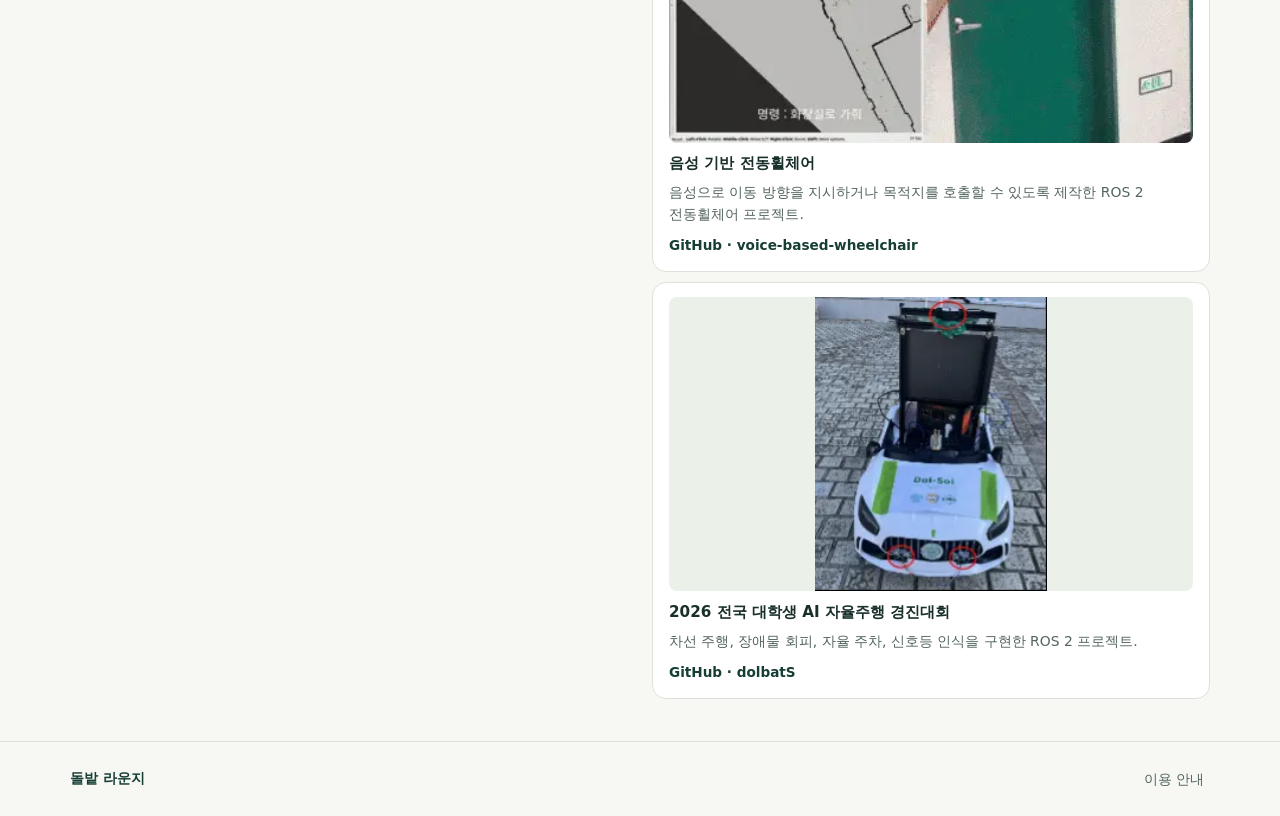
==== commit 3ef8e0cc: "대회·개발 프로젝트 이미지와 부원 프로젝트 등록 추가" ====
--- a/docs/index.html
+++ b/docs/index.html
@@ -3,7 +3,7 @@
 <meta name="theme-color" content="#163e35"><title>돌밭 라운지 · DOLBAT</title>
 <meta name="description" content="건국대학교 로봇 제작 동아리 돌밭(DOLBAT)의 재학생과 졸업생이 질문하고 답하는 커뮤니티입니다.">
 <link rel="icon" href="data:image/svg+xml,%3Csvg xmlns='http://www.w3.org/2000/svg' viewBox='0 0 32 32'%3E%3Crect width='32' height='32' rx='8' fill='%23163e35'/%3E%3Cpath d='M8 8h11v8H13l-5 4zm8 10h8v7l-4-2h-4z' fill='%23dbf38c'/%3E%3C/svg%3E">
-<link rel="stylesheet" href="./style.css?v=rails1"><script defer src="./config.js"></script><script defer src="./data.js?v=history1"></script><script defer src="./app.js?v=history1"></script></head>
+<link rel="stylesheet" href="./style.css?v=projects1"><script defer src="./config.js"></script><script defer src="./data.js?v=projects1"></script><script defer src="./app.js?v=projects1"></script></head>
 <body>
 <header><div class="wrap top"><a class="brand" href="#questions" aria-label="돌밭 라운지 홈"><span class="brand-mark" aria-hidden="true"><i></i><b></b></span>돌밭 라운지</a>
 <nav aria-label="주 메뉴"><a href="#questions" data-nav="questions">질문 게시판</a><a href="#mentors" data-nav="mentors">선배 찾기</a></nav>
@@ -24,24 +24,58 @@
   </a>
 </aside>
 <aside class="site-rail competition-rail" aria-labelledby="competition-title">
-  <h2 id="competition-title">대회 프로젝트</h2>
-  <ul class="competition-list">
+  <div class="project-heading"><h2 id="competition-title">대회·개발 프로젝트</h2>
+    <button type="button" class="outline project-register" id="projectRegister" data-act="registerProject" hidden>프로젝트 등록</button>
+  </div>
+  <div id="projectFeed" class="project-feed">
+    <ul class="competition-list" id="memberProjects" aria-label="부원이 등록한 프로젝트" hidden></ul>
+    <p id="projectStatus" class="project-link-status" role="status" hidden></p>
+    <button type="button" id="projectMore" class="outline project-more" data-act="moreProjects" hidden>프로젝트 더 보기</button>
+    <ul class="competition-list" aria-label="돌밭 프로젝트">
     <li class="competition-card">
-      <h3>2026 전국 대학생 AI 자율주행 경진대회</h3>
-      <p>차선 주행, 장애물 회피, 자율 주차, 신호등 인식을 구현한 ROS 2 프로젝트예요.</p>
-      <a href="https://github.com/sw8744/dolbatS" target="_blank" rel="noopener noreferrer" aria-label="2026 전국 대학생 AI 자율주행 경진대회 GitHub">GitHub · dolbatS</a>
+      <img class="project-cover" src="./assets/projects/mandol-2025.webp" alt="" loading="lazy" decoding="async">
+      <h3>HL FMA 2025 aMAP Innovator Championship</h3>
+      <p>GPS로 차량 위치를 추정하고 미리 기록한 경로를 따라 주행하는 ROS 2 대회 프로젝트.</p>
+      <a href="https://github.com/Hannibal730/Mandol_ws" data-project-repo target="_blank" rel="noopener noreferrer">GitHub · Mandol_ws</a><p class="project-link-status">저장소 공개 접근이 확인되지 않아요.</p><a href="https://github.com/Hannibal730/Hannibal730#projects" target="_blank" rel="noopener noreferrer">프로젝트 소개</a>
     </li>
     <li class="competition-card">
+      <img class="project-cover" src="./assets/projects/mando-2026.webp" alt="" loading="lazy" decoding="async">
       <h3>HL FMA 2026 자율주행 경진대회</h3>
-      <p>1/5 규모 차량이 위치를 추정하고, 경로를 따라 주행하도록 만든 제어 코드예요.</p>
-      <a href="https://github.com/Hannibal730/Mando2026_ws" target="_blank" rel="noopener noreferrer" aria-label="HL FMA 2026 자율주행 경진대회 GitHub">GitHub · Mando2026_ws</a>
+      <p>1/5 규모 자율주행 차량의 위치 추정, 경로 추종, 조향 제어를 통합한 프로젝트.</p>
+      <a href="https://github.com/Hannibal730/Mando2026_ws" data-project-repo target="_blank" rel="noopener noreferrer">GitHub · Mando2026_ws</a>
     </li>
     <li class="competition-card">
+      <img class="project-cover" src="./assets/projects/jeju-2026.webp" alt="" loading="lazy" decoding="async">
       <h3>제5회 국제 대학생 EV 자율주행 경진대회</h3>
-      <p>카메라와 라이다, GPS로 차선·터널·GPS 구간을 주행하는 ROS 2 프로젝트예요.</p>
-      <a href="https://github.com/Hannibal730/Jejudol_ws" target="_blank" rel="noopener noreferrer" aria-label="제5회 국제 대학생 EV 자율주행 경진대회 GitHub">GitHub · Jejudol_ws</a>
+      <p>카메라·라이다·GPS를 사용해 차선, 터널, GPS 주행 구간을 통과하는 ROS 2 프로젝트.</p>
+      <a href="https://github.com/Hannibal730/Jejudol_ws" data-project-repo target="_blank" rel="noopener noreferrer">GitHub · Jejudol_ws</a>
     </li>
-  </ul>
+    <li class="competition-card">
+      <img class="project-cover" src="./assets/projects/jeju-2025.webp" alt="" loading="lazy" decoding="async">
+      <h3>제4회 국제 대학생 EV 자율주행 경진대회</h3>
+      <p>3D 라이다와 GPS 정보를 바탕으로 장애물을 인식하고 주행 경로를 계획한 팀 프로젝트.</p>
+      <a href="https://github.com/Highsky7/dol_dol_dol_ws" data-project-repo target="_blank" rel="noopener noreferrer">GitHub · dol_dol_dol_ws</a>
+    </li>
+    <li class="competition-card">
+      <img class="project-cover" src="./assets/projects/dolbotx.webp" alt="" loading="lazy" decoding="async">
+      <h3>2025 국방로봇경진대회 · DolbotX</h3>
+      <p>다양한 지형에서 이동하고 주변 환경을 인식하도록 만든 돌밭의 자율 이동 로봇.</p>
+      <a href="https://github.com/Highsky7/DolbotX" data-project-repo target="_blank" rel="noopener noreferrer">GitHub · DolbotX</a>
+    </li>
+    <li class="competition-card">
+      <img class="project-cover" src="./assets/projects/voice-wheelchair.webp" alt="" loading="lazy" decoding="async">
+      <h3>음성 기반 전동휠체어</h3>
+      <p>음성으로 이동 방향을 지시하거나 목적지를 호출할 수 있도록 제작한 ROS 2 전동휠체어 프로젝트.</p>
+      <a href="https://github.com/yooburi/voice-based-wheelchair" data-project-repo target="_blank" rel="noopener noreferrer">GitHub · voice-based-wheelchair</a>
+    </li>
+    <li class="competition-card">
+      <img class="project-cover" src="./assets/projects/dolbats.webp" alt="" loading="lazy" decoding="async">
+      <h3>2026 전국 대학생 AI 자율주행 경진대회</h3>
+      <p>차선 주행, 장애물 회피, 자율 주차, 신호등 인식을 구현한 ROS 2 프로젝트.</p>
+      <a href="https://github.com/sw8744/dolbatS" data-project-repo target="_blank" rel="noopener noreferrer">GitHub · dolbatS</a>
+    </li>
+    </ul>
+  </div>
 </aside>
 </main>
 <footer><div class="wrap"><strong>돌밭 라운지</strong><button id="about">이용 안내</button></div></footer>
--- a/docs/style.css
+++ b/docs/style.css
@@ -79,3 +79,16 @@
 @media (max-width: 670px) {
   .page-shell { width: calc(100% - 28px); grid-template-columns: minmax(0, 1fr); grid-template-areas: "core" "social" "competition"; }
 }
+
+.project-heading { display: flex; align-items: start; flex-wrap: wrap; justify-content: space-between; gap: .35rem .55rem; }
+.project-heading h2 { flex: 1 0 auto; }
+.project-register, .project-more { font-size: .82rem; padding: .3rem .58rem; margin-bottom: .55rem; }
+.project-feed { min-width: 0; }
+#memberProjects { margin-bottom: .6rem; }
+.project-link-status { font-size: .8rem; color: var(--muted); }
+.project-cover { display: block; width: 100%; aspect-ratio: 16 / 9; object-fit: contain; background: #ebf1e9; border-radius: 8px; margin-bottom: .65rem; }
+.project-description { white-space: pre-wrap; overflow-wrap: anywhere; }
+.competition-card h3 { overflow-wrap: anywhere; }
+@media (min-width: 1320px) {
+  .project-feed { max-height: 735px; overflow-y: auto; overscroll-behavior: contain; scrollbar-width: thin; padding-right: .2rem; }
+}
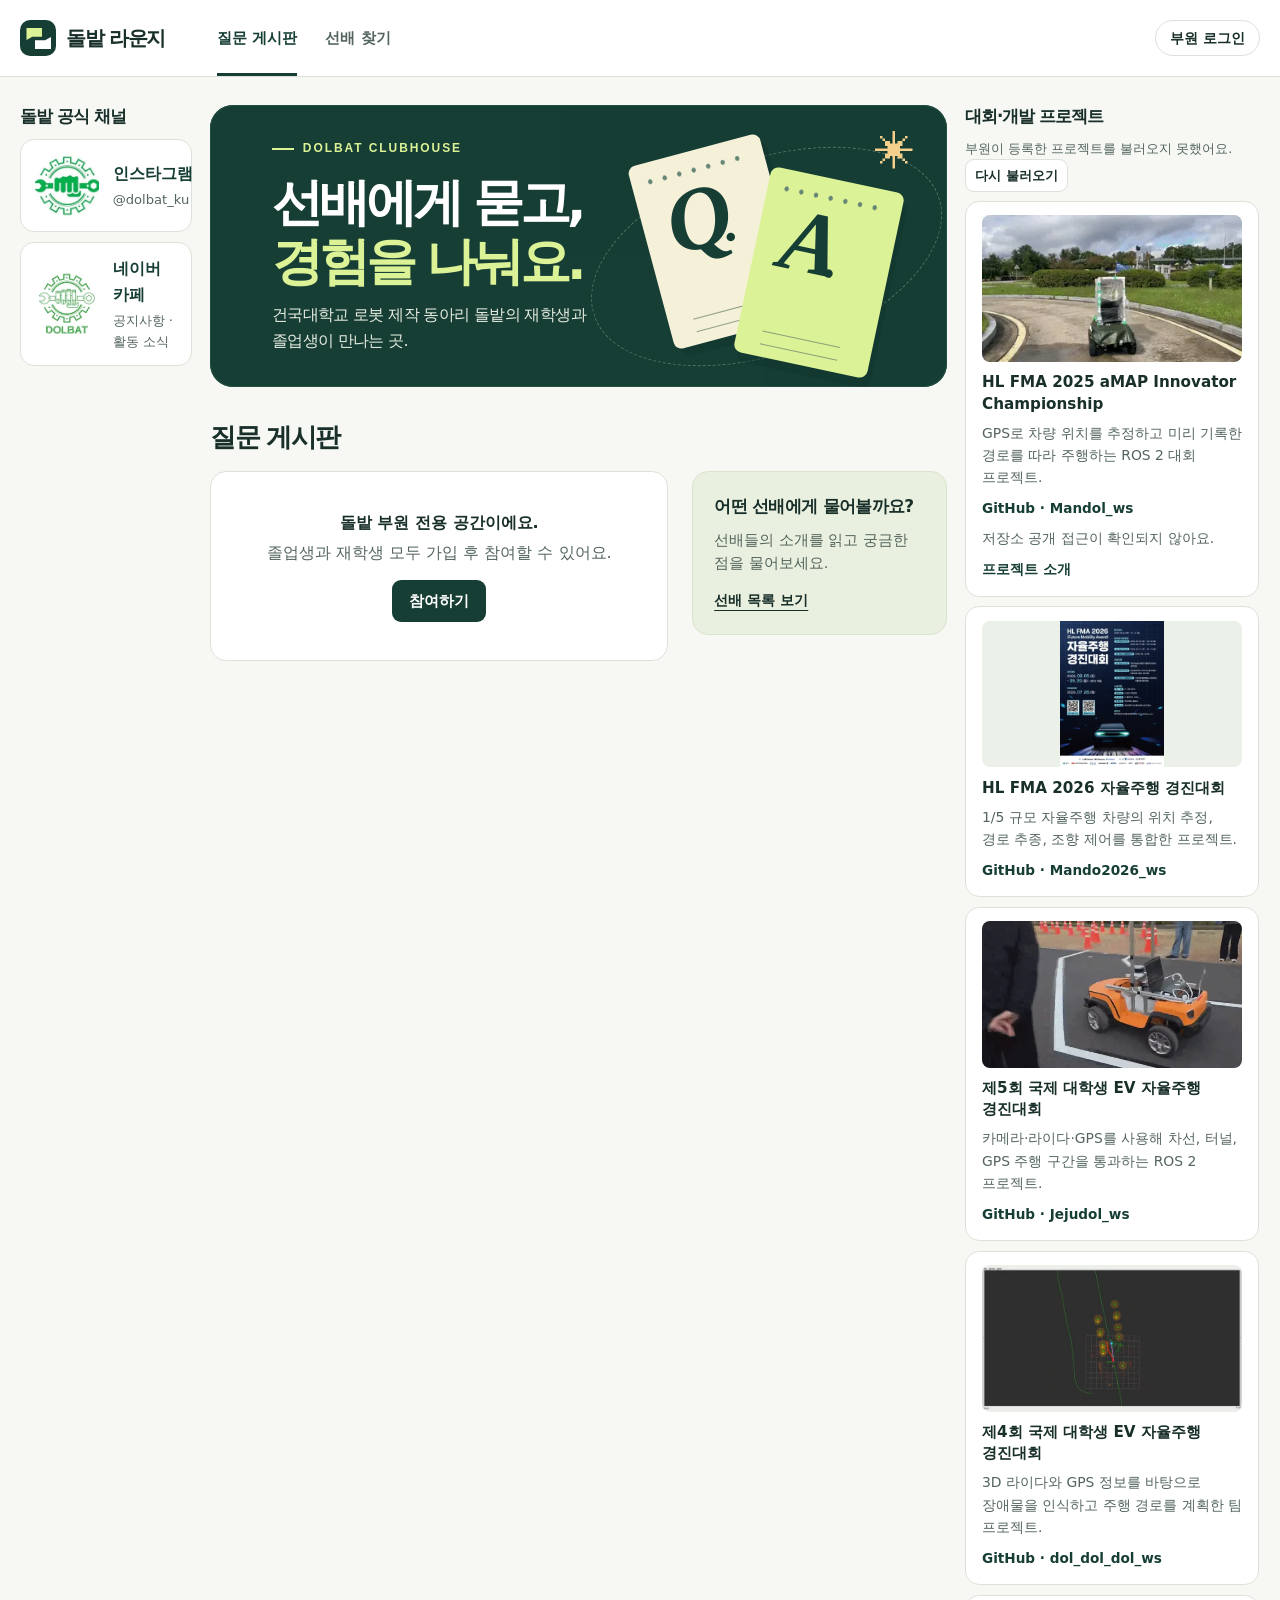
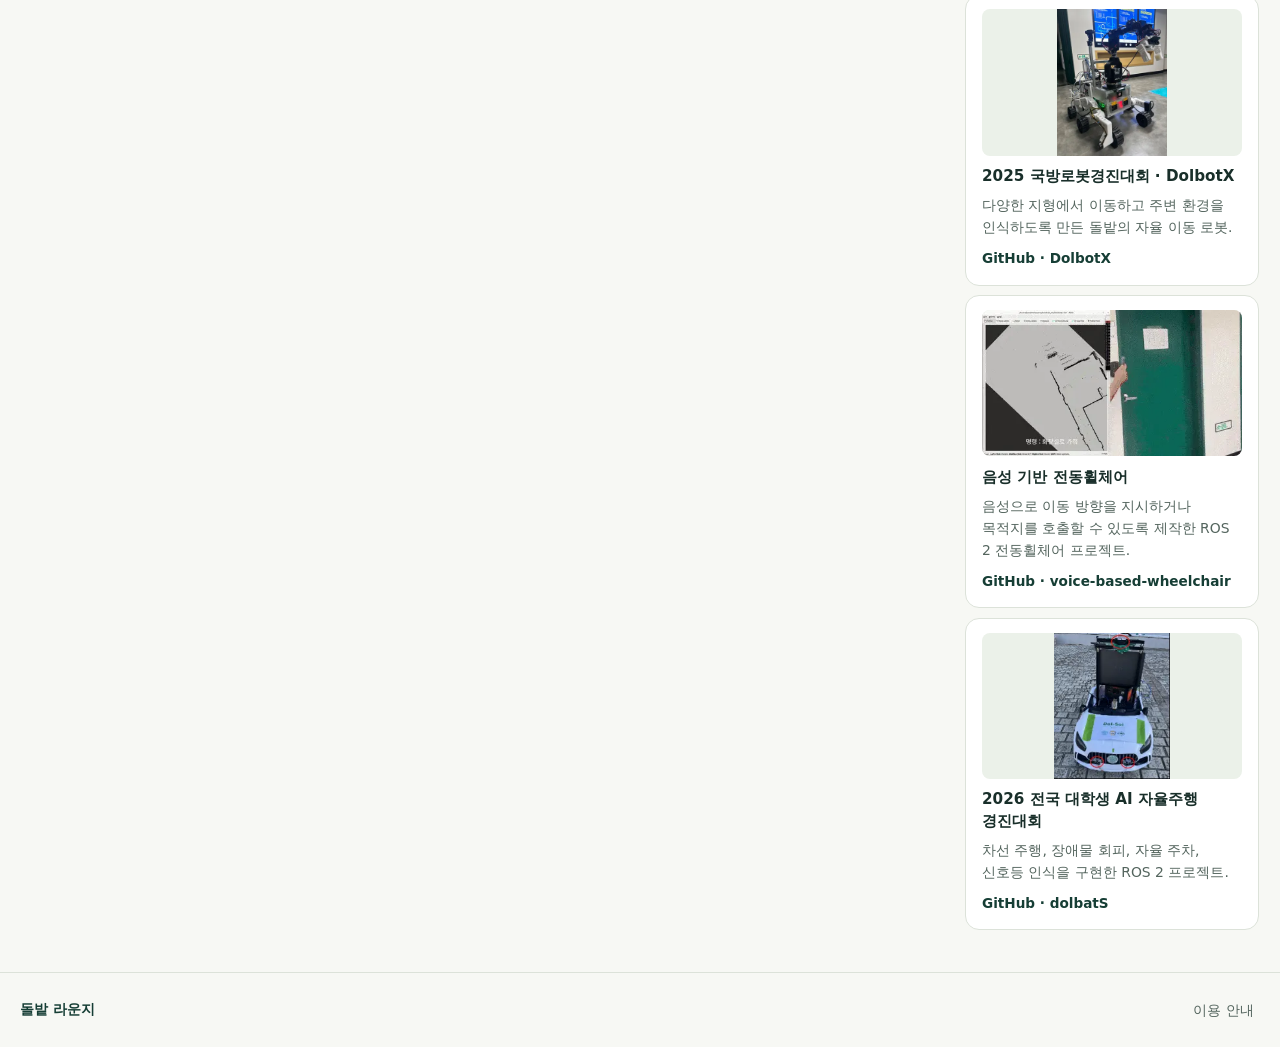
==== commit 424d9f26: "넓은 화면에서 게시판과 프로젝트 영역 확장" ====
--- a/docs/index.html
+++ b/docs/index.html
@@ -3,7 +3,7 @@
 <meta name="theme-color" content="#163e35"><title>돌밭 라운지 · DOLBAT</title>
 <meta name="description" content="건국대학교 로봇 제작 동아리 돌밭(DOLBAT)의 재학생과 졸업생이 질문하고 답하는 커뮤니티입니다.">
 <link rel="icon" href="data:image/svg+xml,%3Csvg xmlns='http://www.w3.org/2000/svg' viewBox='0 0 32 32'%3E%3Crect width='32' height='32' rx='8' fill='%23163e35'/%3E%3Cpath d='M8 8h11v8H13l-5 4zm8 10h8v7l-4-2h-4z' fill='%23dbf38c'/%3E%3C/svg%3E">
-<link rel="stylesheet" href="./style.css?v=projects1"><script defer src="./config.js"></script><script defer src="./data.js?v=projects1"></script><script defer src="./app.js?v=projects1"></script></head>
+<link rel="stylesheet" href="./style.css?v=wide1"><script defer src="./config.js"></script><script defer src="./data.js?v=projects1"></script><script defer src="./app.js?v=projects1"></script></head>
 <body>
 <header><div class="wrap top"><a class="brand" href="#questions" aria-label="돌밭 라운지 홈"><span class="brand-mark" aria-hidden="true"><i></i><b></b></span>돌밭 라운지</a>
 <nav aria-label="주 메뉴"><a href="#questions" data-nav="questions">질문 게시판</a><a href="#mentors" data-nav="mentors">선배 찾기</a></nav>
--- a/docs/style.css
+++ b/docs/style.css
@@ -27,7 +27,7 @@
 .danger:hover { background: #fbe7e5; }
 
 .page-shell {
-  width: min(1140px, calc(100% - 80px));
+  width: min(1140px, calc(100% - 40px));
   margin: 0 auto;
   display: grid;
   grid-template-columns: repeat(2, minmax(0, 1fr));
@@ -65,13 +65,19 @@
 .competition-card h3 { font-size: .95rem; line-height: 1.4; margin: 0; }
 .competition-card p { margin: .42rem 0; font-size: .87rem; color: var(--muted); }
 .competition-card a { color: var(--pine); font-weight: 650; font-size: .85rem; text-underline-offset: .2em; overflow-wrap: anywhere; }
-@media (min-width: 1320px) {
+@media (min-width: 1200px) {
+  :root { --desktop-gutter: clamp(18px, 1.6vw, 40px); }
+  .page-shell, header .wrap, footer .wrap {
+    width: calc(100% - 2 * var(--desktop-gutter));
+  }
   .page-shell {
-    width: min(1700px, calc(100% - 80px));
-    grid-template-columns: clamp(200px, 15vw, 238px) minmax(0, 1fr) clamp(238px, 17vw, 274px);
+    grid-template-columns: clamp(172px, 13vw, 260px) minmax(0, 1fr) clamp(262px, 23vw, 580px);
     grid-template-areas: "social core competition";
+    column-gap: clamp(14px, 1.4vw, 30px);
   }
   .site-rail { margin-top: 28px; }
+  .hero { min-height: clamp(255px, 16vw, 350px); }
+  .project-feed { container-type: inline-size; }
 }
 @media (max-width: 850px) {
   .page-shell { width: calc(100% - 40px); gap: 24px 16px; }
@@ -89,6 +95,6 @@
 .project-cover { display: block; width: 100%; aspect-ratio: 16 / 9; object-fit: contain; background: #ebf1e9; border-radius: 8px; margin-bottom: .65rem; }
 .project-description { white-space: pre-wrap; overflow-wrap: anywhere; }
 .competition-card h3 { overflow-wrap: anywhere; }
-@media (min-width: 1320px) {
-  .project-feed { max-height: 735px; overflow-y: auto; overscroll-behavior: contain; scrollbar-width: thin; padding-right: .2rem; }
+@container (min-width: 450px) {
+  .competition-list { grid-template-columns: repeat(2, minmax(0, 1fr)); }
 }
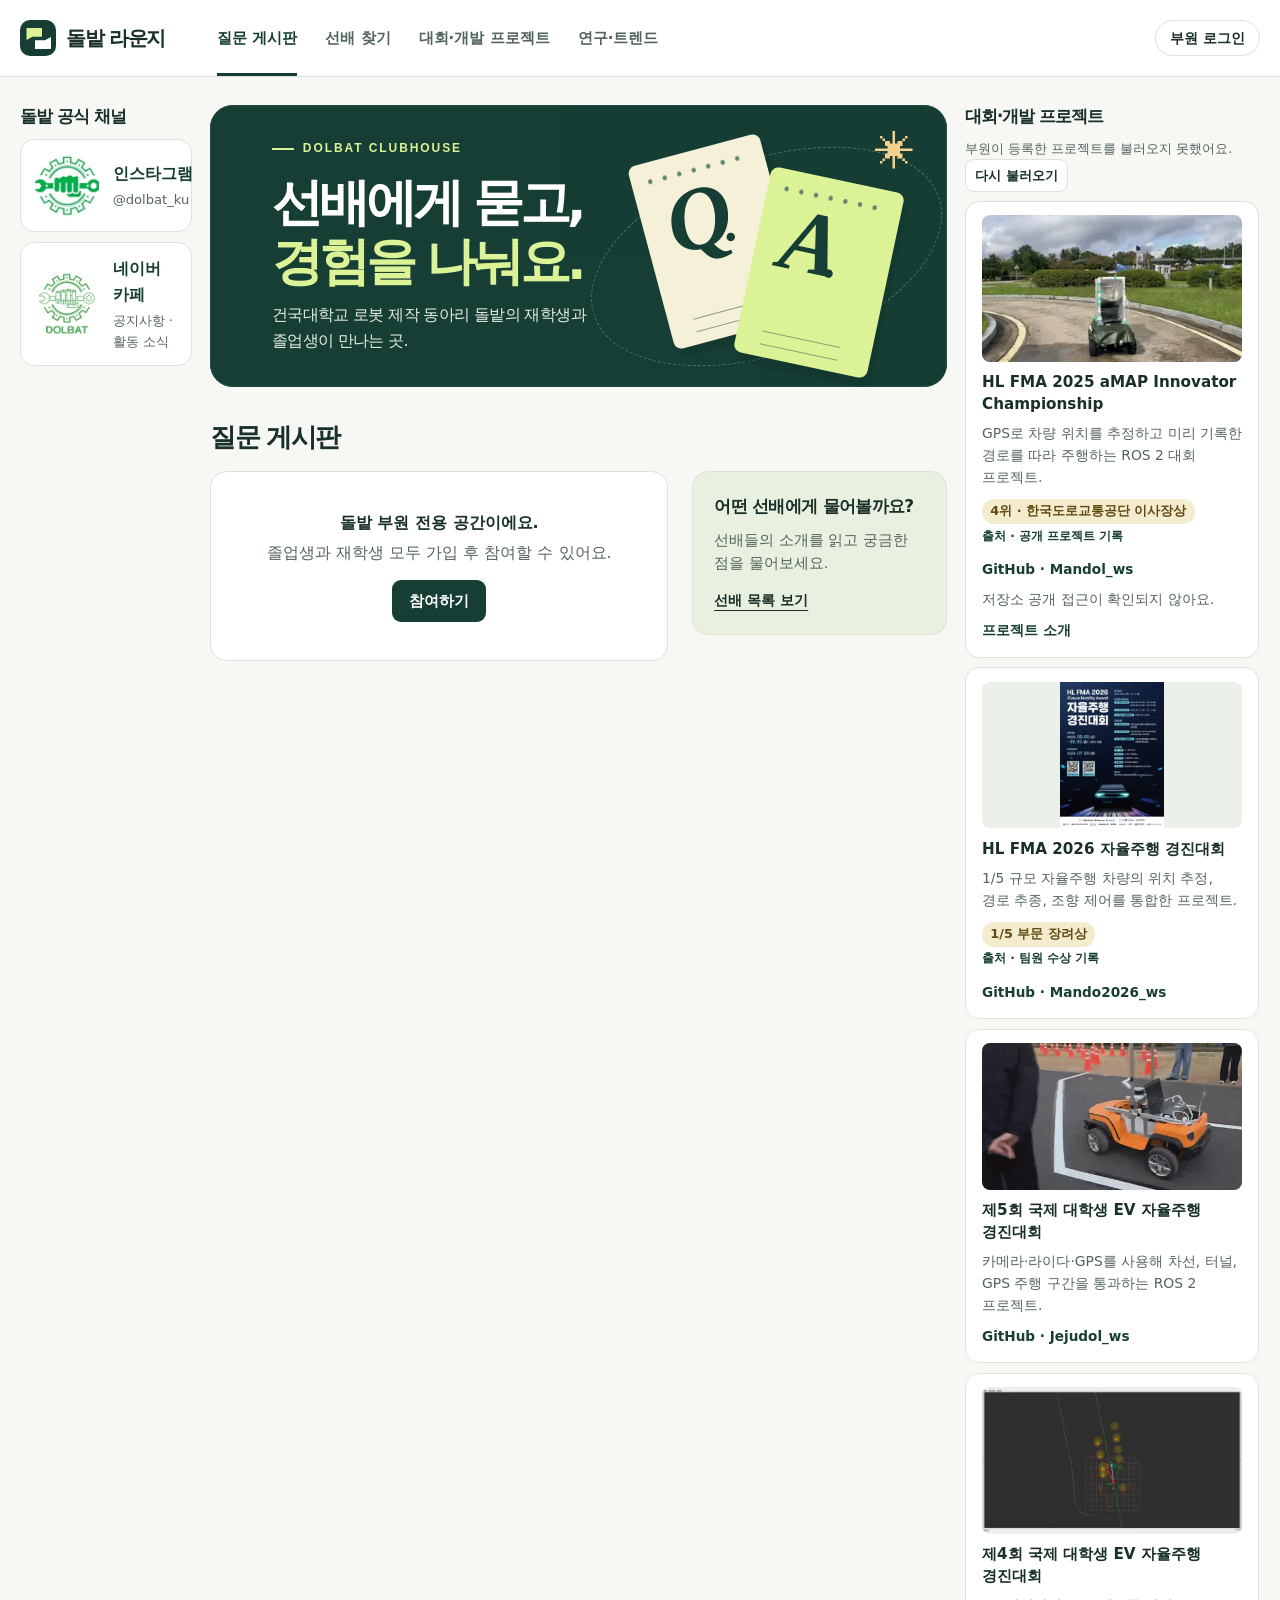
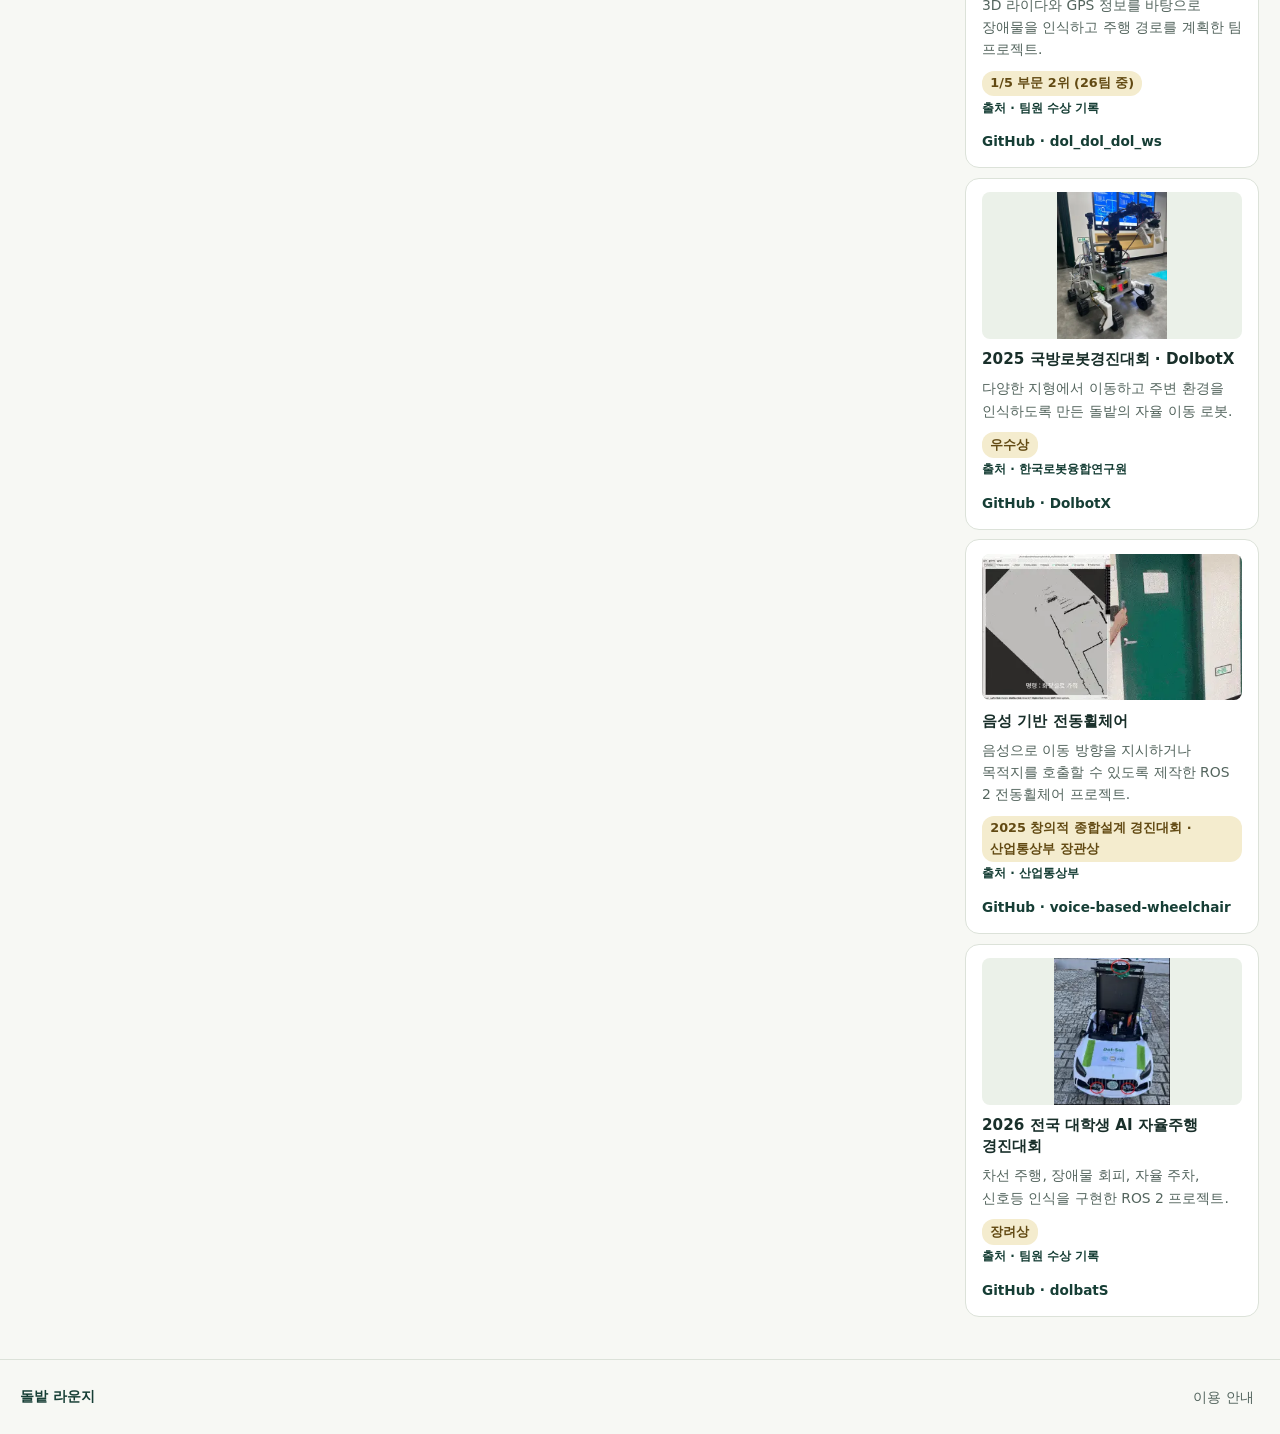
==== commit a7d68710: "프로젝트 메뉴, 연구·트렌드 공유 및 대회 성과 추가" ====
--- a/docs/index.html
+++ b/docs/index.html
@@ -3,15 +3,25 @@
 <meta name="theme-color" content="#163e35"><title>돌밭 라운지 · DOLBAT</title>
 <meta name="description" content="건국대학교 로봇 제작 동아리 돌밭(DOLBAT)의 재학생과 졸업생이 질문하고 답하는 커뮤니티입니다.">
 <link rel="icon" href="data:image/svg+xml,%3Csvg xmlns='http://www.w3.org/2000/svg' viewBox='0 0 32 32'%3E%3Crect width='32' height='32' rx='8' fill='%23163e35'/%3E%3Cpath d='M8 8h11v8H13l-5 4zm8 10h8v7l-4-2h-4z' fill='%23dbf38c'/%3E%3C/svg%3E">
-<link rel="stylesheet" href="./style.css?v=wide1"><script defer src="./config.js"></script><script defer src="./data.js?v=projects1"></script><script defer src="./app.js?v=projects1"></script></head>
+<link rel="stylesheet" href="./style.css?v=trends1"><script defer src="./config.js"></script><script defer src="./data.js?v=trends1"></script><script defer src="./app.js?v=trends1"></script></head>
 <body>
 <header><div class="wrap top"><a class="brand" href="#questions" aria-label="돌밭 라운지 홈"><span class="brand-mark" aria-hidden="true"><i></i><b></b></span>돌밭 라운지</a>
-<nav aria-label="주 메뉴"><a href="#questions" data-nav="questions">질문 게시판</a><a href="#mentors" data-nav="mentors">선배 찾기</a></nav>
+<nav aria-label="주 메뉴"><a href="#questions" data-nav="questions">질문 게시판</a><a href="#mentors" data-nav="mentors">선배 찾기</a><a href="#projects" data-nav="projects">대회·개발 프로젝트</a><a href="#trends" data-nav="trends">연구·트렌드</a></nav>
 <button class="account" id="account"></button></div></header>
 <main class="page-shell">
 <div class="page-core"><section class="hero"><div class="hero-copy"><p class="eyebrow"><span></span>DOLBAT CLUBHOUSE</p><h1>선배에게 묻고,<br><em>경험을 나눠요.</em></h1><p class="intro">건국대학교 로봇 제작 동아리 돌밭의 재학생과 졸업생이 만나는 곳.</p></div>
 <div class="art" aria-hidden="true"><div class="orbit"></div><div class="paper qpaper"><div class="holes"></div><strong>Q<span>.</span></strong><div class="paper-lines"></div></div><div class="paper apaper"><div class="holes"></div><strong>A<span>.</span></strong><div class="paper-lines"></div></div><i class="spark">✳</i></div></section>
-<div id="board"></div></div>
+<div id="board"></div>
+<section class="trends-page" id="trendsPage" aria-labelledby="trendsTitle" hidden>
+  <div class="project-heading"><h1 id="trendsTitle">연구·트렌드</h1>
+    <button type="button" class="solid" id="trendRegister" data-act="registerTrend" hidden>정보 공유하기</button>
+  </div>
+  <p class="dim trends-intro">새로 본 논문, 기술 소식, 써본 개발 도구를 소개해 보세요.</p>
+  <div id="trendList" class="trends-list"></div>
+  <p id="trendStatus" class="hint" role="status">소식을 불러오는 중이에요.</p>
+  <button type="button" id="trendMore" class="outline" data-act="moreTrends" hidden>소식 더 보기</button>
+</section>
+</div>
 <aside class="site-rail social-rail" aria-labelledby="social-title">
   <h2 id="social-title">돌밭 공식 채널</h2>
   <a class="social-card" href="https://www.instagram.com/dolbat_ku/" target="_blank" rel="noopener noreferrer">
@@ -36,12 +46,14 @@
       <img class="project-cover" src="./assets/projects/mandol-2025.webp" alt="" loading="lazy" decoding="async">
       <h3>HL FMA 2025 aMAP Innovator Championship</h3>
       <p>GPS로 차량 위치를 추정하고 미리 기록한 경로를 따라 주행하는 ROS 2 대회 프로젝트.</p>
+      <div class="project-award"><strong>4위 · 한국도로교통공단 이사장상</strong><a href="https://explore.market.dev/ecosystems/cpp/projects/mandol_ws" target="_blank" rel="noopener noreferrer" aria-label="4위 · 한국도로교통공단 이사장상 출처 · 공개 프로젝트 기록">출처 · 공개 프로젝트 기록</a></div>
       <a href="https://github.com/Hannibal730/Mandol_ws" data-project-repo target="_blank" rel="noopener noreferrer">GitHub · Mandol_ws</a><p class="project-link-status">저장소 공개 접근이 확인되지 않아요.</p><a href="https://github.com/Hannibal730/Hannibal730#projects" target="_blank" rel="noopener noreferrer">프로젝트 소개</a>
     </li>
     <li class="competition-card">
       <img class="project-cover" src="./assets/projects/mando-2026.webp" alt="" loading="lazy" decoding="async">
       <h3>HL FMA 2026 자율주행 경진대회</h3>
       <p>1/5 규모 자율주행 차량의 위치 추정, 경로 추종, 조향 제어를 통합한 프로젝트.</p>
+      <div class="project-award"><strong>1/5 부문 장려상</strong><a href="https://github.com/sw8744/sw8744#awards" target="_blank" rel="noopener noreferrer" aria-label="1/5 부문 장려상 출처 · 팀원 수상 기록">출처 · 팀원 수상 기록</a></div>
       <a href="https://github.com/Hannibal730/Mando2026_ws" data-project-repo target="_blank" rel="noopener noreferrer">GitHub · Mando2026_ws</a>
     </li>
     <li class="competition-card">
@@ -54,24 +66,28 @@
       <img class="project-cover" src="./assets/projects/jeju-2025.webp" alt="" loading="lazy" decoding="async">
       <h3>제4회 국제 대학생 EV 자율주행 경진대회</h3>
       <p>3D 라이다와 GPS 정보를 바탕으로 장애물을 인식하고 주행 경로를 계획한 팀 프로젝트.</p>
+      <div class="project-award"><strong>1/5 부문 2위 (26팀 중)</strong><a href="https://kr.linkedin.com/in/hannibal730/ko" target="_blank" rel="noopener noreferrer" aria-label="1/5 부문 2위 (26팀 중) 출처 · 팀원 수상 기록">출처 · 팀원 수상 기록</a></div>
       <a href="https://github.com/Highsky7/dol_dol_dol_ws" data-project-repo target="_blank" rel="noopener noreferrer">GitHub · dol_dol_dol_ws</a>
     </li>
     <li class="competition-card">
       <img class="project-cover" src="./assets/projects/dolbotx.webp" alt="" loading="lazy" decoding="async">
       <h3>2025 국방로봇경진대회 · DolbotX</h3>
       <p>다양한 지형에서 이동하고 주변 환경을 인식하도록 만든 돌밭의 자율 이동 로봇.</p>
+      <div class="project-award"><strong>우수상</strong><a href="https://www.youtube.com/watch?v=GcvBvOLfVEU" target="_blank" rel="noopener noreferrer" aria-label="우수상 출처 · 한국로봇융합연구원">출처 · 한국로봇융합연구원</a></div>
       <a href="https://github.com/Highsky7/DolbotX" data-project-repo target="_blank" rel="noopener noreferrer">GitHub · DolbotX</a>
     </li>
     <li class="competition-card">
       <img class="project-cover" src="./assets/projects/voice-wheelchair.webp" alt="" loading="lazy" decoding="async">
       <h3>음성 기반 전동휠체어</h3>
       <p>음성으로 이동 방향을 지시하거나 목적지를 호출할 수 있도록 제작한 ROS 2 전동휠체어 프로젝트.</p>
+      <div class="project-award"><strong>2025 창의적 종합설계 경진대회 · 산업통상부 장관상</strong><a href="https://www.motir.go.kr/kor/article/ATCL3f49a5a8c/171257/view?mno=&amp;pageIndex=88" target="_blank" rel="noopener noreferrer">출처 · 산업통상부</a></div>
       <a href="https://github.com/yooburi/voice-based-wheelchair" data-project-repo target="_blank" rel="noopener noreferrer">GitHub · voice-based-wheelchair</a>
     </li>
     <li class="competition-card">
       <img class="project-cover" src="./assets/projects/dolbats.webp" alt="" loading="lazy" decoding="async">
       <h3>2026 전국 대학생 AI 자율주행 경진대회</h3>
       <p>차선 주행, 장애물 회피, 자율 주차, 신호등 인식을 구현한 ROS 2 프로젝트.</p>
+      <div class="project-award"><strong>장려상</strong><a href="https://github.com/sw8744/sw8744#awards" target="_blank" rel="noopener noreferrer" aria-label="장려상 출처 · 팀원 수상 기록">출처 · 팀원 수상 기록</a></div>
       <a href="https://github.com/sw8744/dolbatS" data-project-repo target="_blank" rel="noopener noreferrer">GitHub · dolbatS</a>
     </li>
     </ul>
--- a/docs/style.css
+++ b/docs/style.css
@@ -98,3 +98,28 @@
 @container (min-width: 450px) {
   .competition-list { grid-template-columns: repeat(2, minmax(0, 1fr)); }
 }
+
+.page-shell[data-view="projects"] { grid-template-areas: "competition competition" "social social"; }
+.page-shell[data-view="projects"] .page-core { display: none; }
+.page-shell[data-view="projects"] .competition-rail, .trends-page { margin-top: 28px; }
+.page-shell[data-view="projects"] .project-feed { container-type: inline-size; }
+.page-shell[data-view="projects"] .project-heading h2, .trends-page h1 { margin: 0 0 .7rem; font-size: clamp(1.45rem, 2.1vw, 2rem); }
+.trends-intro { margin: 0 0 1rem; }
+.trends-list { display: grid; gap: .65rem; }
+.trend-card h2 { font-size: 1.08rem; line-height: 1.45; margin: .5rem 0 .35rem; overflow-wrap: anywhere; }
+.trend-card p { font-size: .95rem; }
+#trendMore { margin-top: .9rem; }
+.project-award { display: grid; justify-items: start; gap: .16rem; margin: .65rem 0; }
+.project-award strong { padding: .15rem .52rem; border-radius: 12px; background: #f4ecce; color: #624a13; font-size: .8rem; }
+.project-award a { font-size: .75rem; }
+@container (min-width: 850px) {
+  .page-shell[data-view="projects"] .competition-list { grid-template-columns: repeat(3, minmax(0, 1fr)); }
+}
+@media (min-width: 1200px) {
+  .page-shell[data-view="projects"] { grid-template-areas: "social competition competition"; }
+}
+@media (max-width: 670px) {
+  .page-shell[data-view="projects"] { grid-template-areas: "competition" "social"; }
+  .top nav { flex-wrap: wrap; gap: 0 clamp(.5rem, 2vw, 1rem); }
+  .top nav a { font-size: .82rem; }
+}
